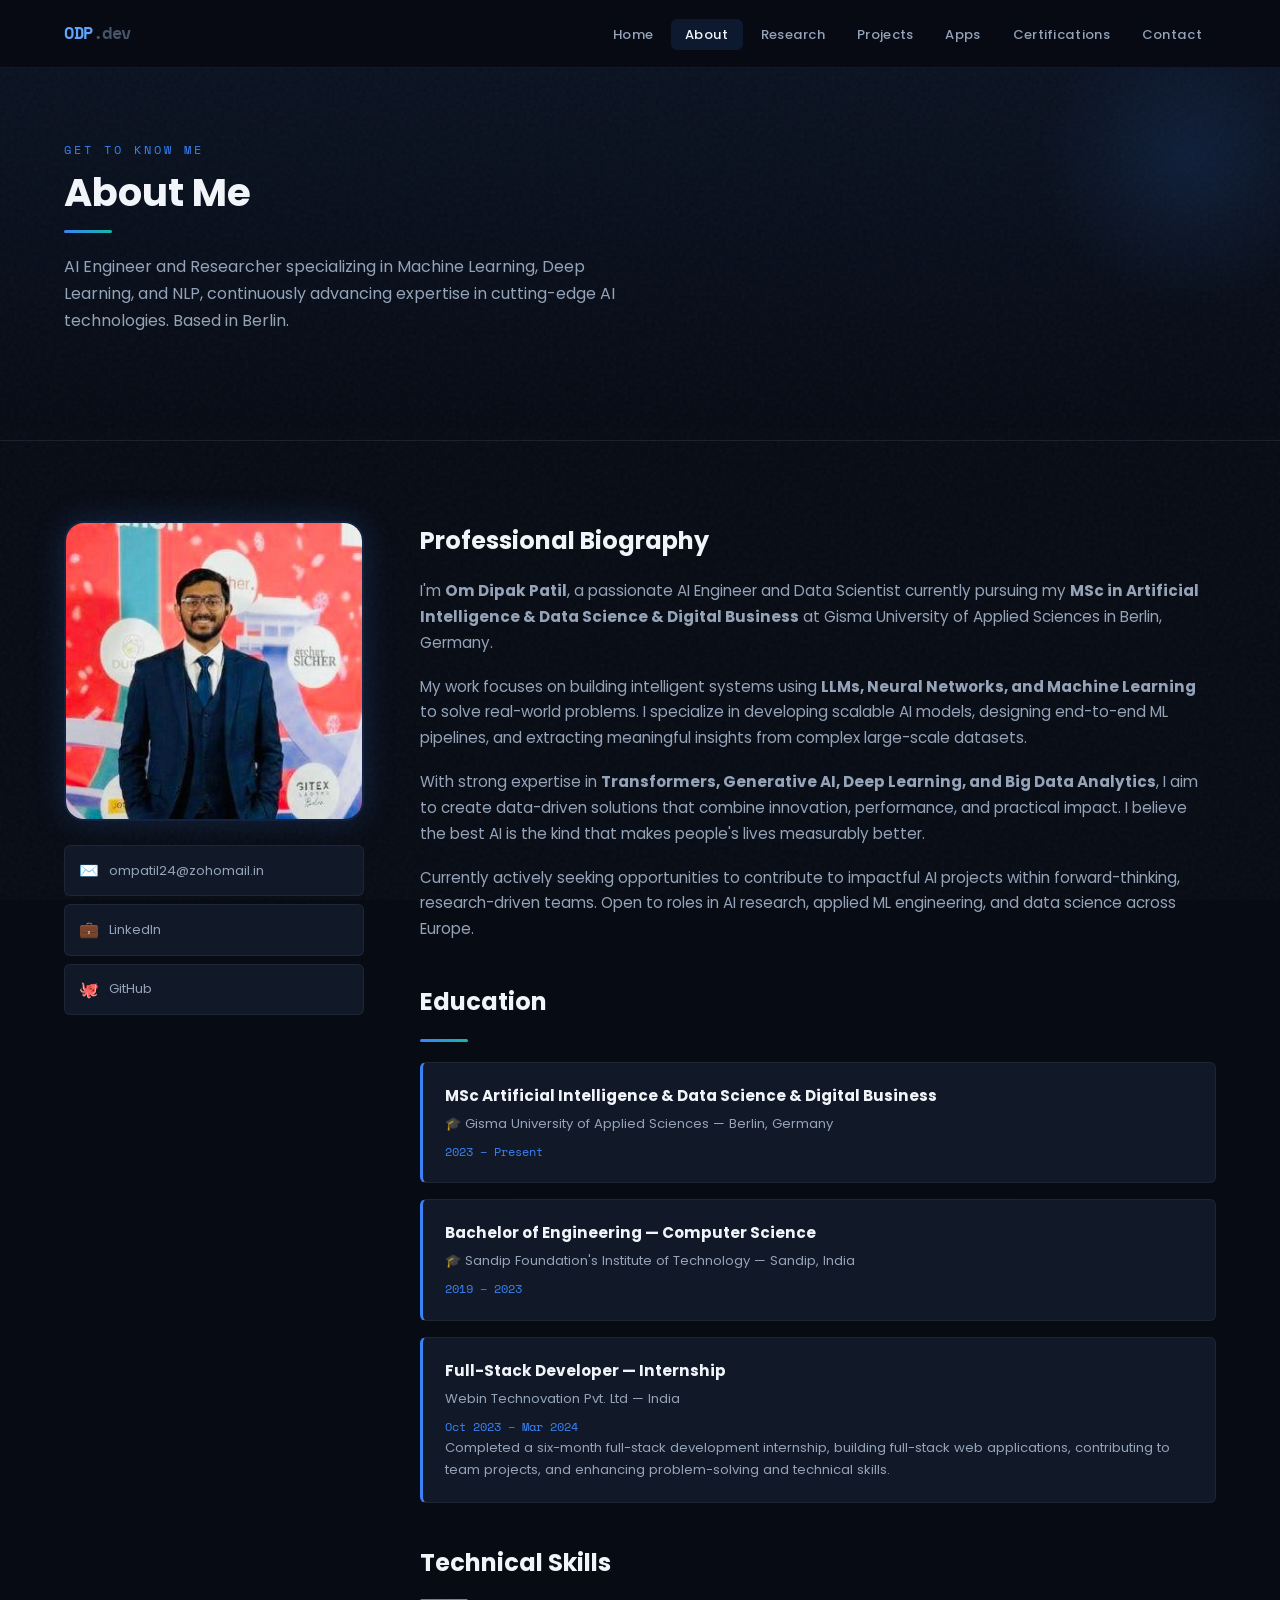
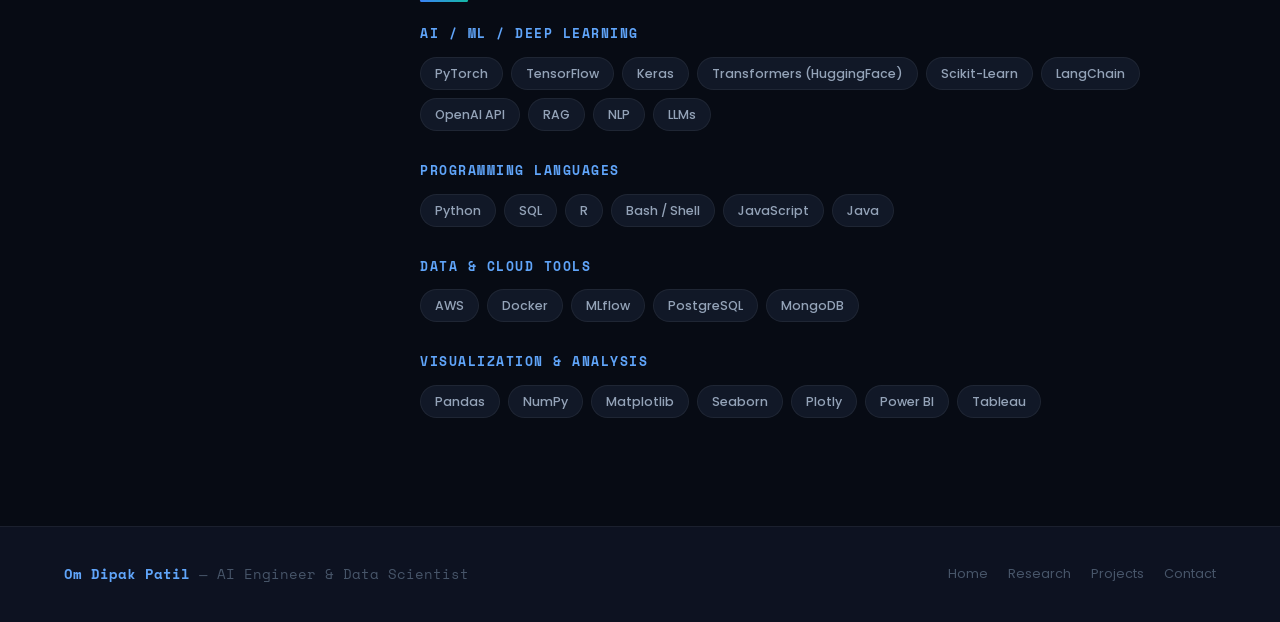
==== about.html @ 71851a8b "Add files via upload" ====
<!DOCTYPE html>
<html lang="en">
<head>
  <meta charset="UTF-8" />
  <meta name="viewport" content="width=device-width, initial-scale=1.0" />
  <title>About — Om Dipak Patil</title>
  <link rel="stylesheet" href="style.css" />
</head>
<body>

  <!-- ===================== NAVIGATION ===================== -->
  <nav class="navbar">
    <a href="index.html" class="nav-brand">ODP<span>.dev</span></a>
    <input type="checkbox" id="nav-toggle" class="nav-toggle" />
    <ul class="nav-links">
      <li><a href="index.html">Home</a></li>
      <li><a href="about.html" class="active">About</a></li>
      <li><a href="research.html">Research</a></li>
      <li><a href="projects.html">Projects</a></li>
      <li><a href="apps.html">Apps</a></li>
      <li><a href="certifications.html">Certifications</a></li>
      <li><a href="contact.html">Contact</a></li>
    </ul>
    <label for="nav-toggle" class="nav-toggle-label" aria-label="Toggle menu">
      <span></span><span></span><span></span>
    </label>
  </nav>

  <div class="page-wrapper">

    <!-- ===================== PAGE HERO ===================== -->
    <div class="page-hero">
      <p class="section-label">Get to Know Me</p>
      <h1 class="section-title">About Me</h1>
      <div class="divider"></div>
      <p class="section-subtitle">AI Engineer and Researcher specializing in Machine Learning, Deep Learning, and NLP, continuously advancing expertise in cutting-edge AI technologies. Based in Berlin.</p>
    </div>

    <!-- ===================== ABOUT CONTENT ===================== -->
    <section>
      <div class="about-grid">

        <!-- Sidebar -->
        <aside class="about-sidebar">
  <div class="about-photo">
    <!-- Replace placeholder with actual profile photo -->
    <img src="WhatsApp Image 2026-03-09 at 19.22.37.jpeg" alt="Om Dipak Patil" class="profile-img" />
  </div>
  <nav class="contact-quick">
    <a href="mailto:omdipakpatil@email.com">
      <span class="icon">✉️</span> ompatil24@zohomail.in
    </a>
    <a href="https://www.linkedin.com/in/om-patil-039863369/" target="_blank" rel="noopener">
      <span class="icon">💼</span> LinkedIn
    </a>
    <a href="https://github.com/OmPatil2806" target="_blank" rel="noopener">
      <span class="icon">🐙</span> GitHub
    </a>
    
  </nav>
</aside>

        <!-- Main content -->
        <div class="about-content">

          <h2>Professional Biography</h2>
          <p>
            I'm <strong>Om Dipak Patil</strong>, a passionate AI Engineer and Data Scientist currently pursuing my
            <strong>MSc in Artificial Intelligence &amp; Data Science &amp; Digital Business</strong> at
            Gisma University of Applied Sciences in Berlin, Germany.
          </p>
          <p>
            My work focuses on building intelligent systems using <strong>LLMs, Neural Networks, and Machine
            Learning</strong> to solve real-world problems. I specialize in developing scalable AI models,
            designing end-to-end ML pipelines, and extracting meaningful insights from complex large-scale datasets.
          </p>
          <p>
            With strong expertise in <strong>Transformers, Generative AI, Deep Learning, and Big Data Analytics</strong>,
            I aim to create data-driven solutions that combine innovation, performance, and practical impact. I believe
            the best AI is the kind that makes people's lives measurably better.
          </p>
          <p>
            Currently actively seeking opportunities to contribute to impactful AI projects within
            forward-thinking, research-driven teams. Open to roles in AI research, applied ML engineering,
            and data science across Europe.
          </p>

          <!-- Education -->
          <h2 style="margin-top:40px;">Education</h2>
          <div class="divider"></div>

          <div class="edu-card">
            <h4>MSc Artificial Intelligence &amp; Data Science &amp; Digital Business</h4>
            <p>🎓 Gisma University of Applied Sciences — Berlin, Germany</p>
            <p style="color:var(--accent); font-family:var(--font-mono); font-size:0.78rem; margin-top:6px;">2023 – Present</p>
          </div>

          <div class="edu-card">
            <h4>Bachelor of Engineering — Computer Science</h4>
            <p>🎓 Sandip Foundation's Institute of Technology — Sandip, India</p>
            <p style="color:var(--accent); font-family:var(--font-mono); font-size:0.78rem; margin-top:6px;">2019 – 2023</p>
          </div>

          <div class="edu-card">
            <h4>Full-Stack Developer — Internship</h4>
            <p>Webin Technovation Pvt. Ltd — India</p>
            <p style="color:var(--accent); font-family:var(--font-mono); font-size:0.78rem; margin-top:6px;">
            Oct 2023 – Mar 2024
            </p>
            <p>Completed a six-month full-stack development internship, building full-stack web applications, contributing to team projects, and enhancing problem-solving and technical skills.</p>
</div>
          <!-- Skills -->
          <div class="skills-section">
            <h2>Technical Skills</h2>
            <div class="divider"></div>

            <div class="skill-group">
              <h4>AI / ML / Deep Learning</h4>
              <div class="skill-pills">
                <span class="skill-pill">PyTorch</span>
                <span class="skill-pill">TensorFlow</span>
                <span class="skill-pill">Keras</span>
                <span class="skill-pill">Transformers (HuggingFace)</span>
                <span class="skill-pill">Scikit-Learn</span>
                <span class="skill-pill">LangChain</span>
                <span class="skill-pill">OpenAI API</span>
                <span class="skill-pill">RAG</span>
                <span class="skill-pill">NLP</span>
                <span class="skill-pill">LLMs</span>
              </div>
            </div>

            <div class="skill-group">
              <h4>Programming Languages</h4>
              <div class="skill-pills">
                <span class="skill-pill">Python</span>
                <span class="skill-pill">SQL</span>
                <span class="skill-pill">R</span>
                <span class="skill-pill">Bash / Shell</span>
                <span class="skill-pill">JavaScript</span>
                <span class="skill-pill">Java</span>
              </div>
            </div>

            <div class="skill-group">
              <h4>Data &amp; Cloud Tools</h4>
              <div class="skill-pills">
                <span class="skill-pill">AWS</span>
                <span class="skill-pill">Docker</span>
                <span class="skill-pill">MLflow</span>
                <span class="skill-pill">PostgreSQL</span>
                <span class="skill-pill">MongoDB</span>
              </div>
            </div>

            <div class="skill-group">
              <h4>Visualization &amp; Analysis</h4>
              <div class="skill-pills">
                <span class="skill-pill">Pandas</span>
                <span class="skill-pill">NumPy</span>
                <span class="skill-pill">Matplotlib</span>
                <span class="skill-pill">Seaborn</span>
                <span class="skill-pill">Plotly</span>
                <span class="skill-pill">Power BI</span>
                <span class="skill-pill">Tableau</span>
              </div>
            </div>
          </div><!-- end skills-section -->

        </div><!-- end about-content -->
      </div><!-- end about-grid -->
    </section>

    <!-- ===================== FOOTER ===================== -->
    <footer class="footer">
      <div class="footer-brand">
        <strong>Om Dipak Patil</strong> — AI Engineer &amp; Data Scientist
      </div>
      <nav class="footer-links">
        <a href="index.html">Home</a>
        <a href="research.html">Research</a>
        <a href="projects.html">Projects</a>
        <a href="contact.html">Contact</a>
      </nav>
    </footer>

  </div>
</body>
</html>
---- style.css ----
/* ============================================================
   Om Dipak Patil — AI Engineer Portfolio
   style.css | Dark Theme with Electric Blue Accents
   ============================================================ */

/* --- Google Fonts Import --- */
@import url('https://fonts.googleapis.com/css2?family=Poppins:wght@300;400;500;600;700;800;900&family=Space+Mono:wght@400;700&display=swap');

/* ============================================================
   CSS CUSTOM PROPERTIES (Variables)
   ============================================================ */
:root {
  --bg-primary:    #070b14;
  --bg-secondary:  #0d1221;
  --bg-card:       #111827;
  --bg-card-hover: #151f35;

  --accent:        #3b82f6;
  --accent-bright: #60a5fa;
  --accent-glow:   rgba(59, 130, 246, 0.25);
  --accent-dim:    rgba(59, 130, 246, 0.12);

  --teal:          #14b8a6;
  --violet:        #818cf8;

  --text-primary:  #f1f5f9;
  --text-secondary:#94a3b8;
  --text-muted:    #475569;

  --border:        rgba(59, 130, 246, 0.18);
  --border-subtle: rgba(255, 255, 255, 0.06);

  --font-main:     'Poppins', sans-serif;
  --font-mono:     'Space Mono', monospace;

  --radius-sm:     6px;
  --radius-md:     12px;
  --radius-lg:     20px;

  --shadow-card:   0 4px 24px rgba(0,0,0,0.5);
  --shadow-glow:   0 0 32px rgba(59,130,246,0.2);

  --nav-height:    68px;
  --transition:    0.3s cubic-bezier(0.4, 0, 0.2, 1);
}

/* ============================================================
   RESET & BASE
   ============================================================ */
*, *::before, *::after {
  box-sizing: border-box;
  margin: 0;
  padding: 0;
}

html {
  scroll-behavior: smooth;
  font-size: 16px;
}

body {
  font-family: var(--font-main);
  background-color: var(--bg-primary);
  color: var(--text-primary);
  line-height: 1.7;
  overflow-x: hidden;
}

a {
  color: var(--accent-bright);
  text-decoration: none;
  transition: color var(--transition);
}
a:hover { color: #fff; }

img { max-width: 100%; display: block; }

ul { list-style: none; }

/* ============================================================
   NOISE TEXTURE OVERLAY (atmospheric depth)
   ============================================================ */
body::before {
  content: '';
  position: fixed;
  inset: 0;
  background-image: url("data:image/svg+xml,%3Csvg viewBox='0 0 256 256' xmlns='http://www.w3.org/2000/svg'%3E%3Cfilter id='noise'%3E%3CfeTurbulence type='fractalNoise' baseFrequency='0.9' numOctaves='4' stitchTiles='stitch'/%3E%3C/filter%3E%3Crect width='100%25' height='100%25' filter='url(%23noise)' opacity='0.04'/%3E%3C/svg%3E");
  pointer-events: none;
  z-index: 0;
}

/* ============================================================
   NAVIGATION
   ============================================================ */
.navbar {
  position: fixed;
  top: 0; left: 0; right: 0;
  height: var(--nav-height);
  background: rgba(7, 11, 20, 0.88);
  backdrop-filter: blur(14px);
  -webkit-backdrop-filter: blur(14px);
  border-bottom: 1px solid var(--border-subtle);
  z-index: 1000;
  display: flex;
  align-items: center;
  justify-content: space-between;
  padding: 0 5%;
}

.nav-brand {
  font-family: var(--font-mono);
  font-weight: 700;
  font-size: 1.05rem;
  color: var(--accent-bright);
  letter-spacing: -0.5px;
}
.nav-brand span { color: var(--text-muted); }

.nav-links {
  display: flex;
  gap: 0.25rem;
  align-items: center;
}

.nav-links a {
  color: var(--text-secondary);
  font-size: 0.82rem;
  font-weight: 500;
  padding: 6px 14px;
  border-radius: var(--radius-sm);
  transition: all var(--transition);
  letter-spacing: 0.3px;
}
.nav-links a:hover,
.nav-links a.active {
  color: var(--text-primary);
  background: var(--accent-dim);
}

/* Mobile hamburger — CSS-only using checkbox hack */
.nav-toggle {
  display: none;
}
.nav-toggle-label {
  display: none;
  flex-direction: column;
  gap: 5px;
  cursor: pointer;
  padding: 6px;
}
.nav-toggle-label span {
  display: block;
  width: 24px;
  height: 2px;
  background: var(--text-secondary);
  border-radius: 2px;
  transition: all var(--transition);
}

/* ============================================================
   PAGE WRAPPER
   ============================================================ */
.page-wrapper {
  padding-top: var(--nav-height);
  position: relative;
  z-index: 1;
}

/* ============================================================
   SECTION COMMONS
   ============================================================ */
section {
  padding: 80px 5%;
}

.section-label {
  font-family: var(--font-mono);
  font-size: 0.72rem;
  letter-spacing: 3px;
  text-transform: uppercase;
  color: var(--accent);
  margin-bottom: 10px;
}

.section-title {
  font-size: clamp(1.6rem, 3vw, 2.4rem);
  font-weight: 700;
  color: var(--text-primary);
  line-height: 1.2;
  margin-bottom: 14px;
}

.section-subtitle {
  font-size: 1rem;
  color: var(--text-secondary);
  max-width: 560px;
  margin-bottom: 50px;
}

.section-header {
  margin-bottom: 48px;
}

/* Divider line accent */
.divider {
  width: 48px;
  height: 3px;
  background: linear-gradient(90deg, var(--accent), var(--teal));
  border-radius: 2px;
  margin: 14px 0 20px;
}

/* ============================================================
   BUTTONS
   ============================================================ */
.btn {
  display: inline-flex;
  align-items: center;
  gap: 8px;
  padding: 12px 26px;
  border-radius: var(--radius-sm);
  font-family: var(--font-main);
  font-size: 0.88rem;
  font-weight: 600;
  cursor: pointer;
  transition: all var(--transition);
  letter-spacing: 0.3px;
  border: none;
}

.btn-primary {
  background: var(--accent);
  color: #fff;
  box-shadow: 0 4px 20px rgba(59,130,246,0.3);
}
.btn-primary:hover {
  background: var(--accent-bright);
  color: #fff;
  transform: translateY(-2px);
  box-shadow: 0 8px 28px rgba(59,130,246,0.45);
}

.btn-outline {
  background: transparent;
  color: var(--accent-bright);
  border: 1.5px solid var(--border);
}
.btn-outline:hover {
  background: var(--accent-dim);
  color: #fff;
  border-color: var(--accent);
  transform: translateY(-2px);
}

.btn-sm {
  padding: 8px 18px;
  font-size: 0.8rem;
}

/* ============================================================
   CARDS
   ============================================================ */
.card {
  background: var(--bg-card);
  border: 1px solid var(--border-subtle);
  border-radius: var(--radius-md);
  padding: 28px;
  transition: all var(--transition);
  box-shadow: var(--shadow-card);
}

.card:hover {
  background: var(--bg-card-hover);
  border-color: var(--border);
  transform: translateY(-4px);
  box-shadow: var(--shadow-glow), var(--shadow-card);
}

/* ============================================================
   TAG / BADGE
   ============================================================ */
.tag {
  display: inline-block;
  background: var(--accent-dim);
  color: var(--accent-bright);
  border: 1px solid rgba(59,130,246,0.25);
  font-size: 0.72rem;
  font-weight: 500;
  padding: 3px 10px;
  border-radius: 100px;
  font-family: var(--font-mono);
}

.tag-teal {
  background: rgba(20,184,166,0.1);
  color: var(--teal);
  border-color: rgba(20,184,166,0.25);
}

.tag-violet {
  background: rgba(129,140,248,0.1);
  color: var(--violet);
  border-color: rgba(129,140,248,0.25);
}

/* ============================================================
   GRID LAYOUTS
   ============================================================ */
.grid-2 {
  display: grid;
  grid-template-columns: repeat(2, 1fr);
  gap: 24px;
}

.grid-3 {
  display: grid;
  grid-template-columns: repeat(3, 1fr);
  gap: 24px;
}

.grid-4 {
  display: grid;
  grid-template-columns: repeat(4, 1fr);
  gap: 20px;
}

/* ============================================================
   PAGE HERO (inner pages)
   ============================================================ */
.page-hero {
  padding: 72px 5% 56px;
  background: linear-gradient(180deg, rgba(59,130,246,0.06) 0%, transparent 100%);
  border-bottom: 1px solid var(--border-subtle);
  position: relative;
  overflow: hidden;
}

.page-hero::after {
  content: '';
  position: absolute;
  top: -60px; right: -60px;
  width: 300px; height: 300px;
  background: radial-gradient(circle, rgba(59,130,246,0.12) 0%, transparent 70%);
  pointer-events: none;
}

/* ============================================================
   HOME — HERO SECTION
   ============================================================ */
.hero {
  min-height: calc(100vh - var(--nav-height));
  display: flex;
  align-items: center;
  padding: 60px 5%;
  position: relative;
  overflow: hidden;
}

/* Animated grid background */
.hero::before {
  content: '';
  position: absolute;
  inset: 0;
  background-image:
    linear-gradient(rgba(59,130,246,0.04) 1px, transparent 1px),
    linear-gradient(90deg, rgba(59,130,246,0.04) 1px, transparent 1px);
  background-size: 60px 60px;
  pointer-events: none;
}

/* Glow orb */
.hero::after {
  content: '';
  position: absolute;
  top: 20%; left: 55%;
  width: 600px; height: 600px;
  background: radial-gradient(circle, rgba(59,130,246,0.1) 0%, transparent 65%);
  transform: translate(-50%, -50%);
  pointer-events: none;
  animation: pulse-glow 6s ease-in-out infinite alternate;
}

@keyframes pulse-glow {
  from { opacity: 0.5; transform: translate(-50%,-50%) scale(1); }
  to   { opacity: 1;   transform: translate(-50%,-50%) scale(1.1); }
}

.hero-inner {
  display: flex;
  align-items: center;
  gap: 80px;
  width: 100%;
  max-width: 1200px;
  margin: 0 auto;
  position: relative;
  z-index: 1;
}

.hero-text {
  flex: 1;
  min-width: 0;
}

.hero-eyebrow {
  font-family: var(--font-mono);
  font-size: 0.78rem;
  letter-spacing: 3px;
  color: var(--accent);
  text-transform: uppercase;
  margin-bottom: 18px;
  display: flex;
  align-items: center;
  gap: 10px;
}
.hero-eyebrow::before {
  content: '';
  display: inline-block;
  width: 32px; height: 1px;
  background: var(--accent);
}

.hero-name {
  font-size: clamp(2.4rem, 5vw, 4rem);
  font-weight: 800;
  line-height: 1.1;
  letter-spacing: -1.5px;
  margin-bottom: 16px;
  color: var(--text-primary);
}
.hero-name .accent { color: var(--accent-bright); }

.hero-title {
  font-size: clamp(0.95rem, 1.5vw, 1.12rem);
  color: var(--text-secondary);
  font-weight: 400;
  margin-bottom: 24px;
  line-height: 1.6;
  max-width: 480px;
}

.hero-tags {
  display: flex;
  flex-wrap: wrap;
  gap: 8px;
  margin-bottom: 36px;
}

.hero-actions {
  display: flex;
  gap: 14px;
  flex-wrap: wrap;
}

/* Profile image */
.hero-image-wrap {
  flex-shrink: 0;
  position: relative;
}

.hero-image-frame {
  width: 280px;
  height: 280px;
  border-radius: 28px;
  overflow: hidden;
  border: 2px solid var(--border);
  box-shadow: var(--shadow-glow), var(--shadow-card);
  position: relative;
}

.hero-image-frame img {
  width: 100%;
  height: 100%;
  object-fit: cover;
}

/* Placeholder when no image */
.img-placeholder {
  width: 100%;
  height: 100%;
  background: linear-gradient(135deg, var(--bg-secondary), var(--bg-card));
  display: flex;
  align-items: center;
  justify-content: center;
  font-size: 5rem;
  color: var(--accent-dim);
}

.hero-image-badge {
  position: absolute;
  bottom: -16px; left: 50%;
  transform: translateX(-50%);
  background: var(--bg-card);
  border: 1px solid var(--border);
  border-radius: 100px;
  padding: 8px 20px;
  font-size: 0.78rem;
  font-weight: 600;
  color: var(--accent-bright);
  white-space: nowrap;
  font-family: var(--font-mono);
}

/* floating decoration squares */
.hero-deco {
  position: absolute;
  border-radius: var(--radius-sm);
  border: 1px solid var(--border);
  opacity: 0.4;
}
.hero-deco-1 { width: 60px; height: 60px; top: 40px; right: 40px; animation: float 8s ease-in-out infinite; }
.hero-deco-2 { width: 36px; height: 36px; bottom: 60px; right: -10px; animation: float 10s ease-in-out infinite 2s; }

@keyframes float {
  0%, 100% { transform: translateY(0) rotate(0deg); }
  50%       { transform: translateY(-14px) rotate(8deg); }
}

/* ============================================================
   HOME — EXPERTISE SECTION
   ============================================================ */
.expertise-section {
  background: var(--bg-secondary);
  border-top: 1px solid var(--border-subtle);
  border-bottom: 1px solid var(--border-subtle);
}

.expertise-card {
  background: var(--bg-card);
  border: 1px solid var(--border-subtle);
  border-radius: var(--radius-md);
  padding: 28px 24px;
  transition: all var(--transition);
  position: relative;
  overflow: hidden;
}
.expertise-card::before {
  content: '';
  position: absolute;
  top: 0; left: 0; right: 0;
  height: 2px;
  background: linear-gradient(90deg, var(--accent), transparent);
  opacity: 0;
  transition: opacity var(--transition);
}
.expertise-card:hover::before { opacity: 1; }
.expertise-card:hover {
  border-color: var(--border);
  transform: translateY(-4px);
  box-shadow: var(--shadow-glow);
}

.expertise-icon {
  font-size: 2rem;
  margin-bottom: 14px;
}

.expertise-card h3 {
  font-size: 0.98rem;
  font-weight: 700;
  color: var(--text-primary);
  margin-bottom: 8px;
}

.expertise-card p {
  font-size: 0.82rem;
  color: var(--text-secondary);
  line-height: 1.6;
}

/* ============================================================
   HOME — FEATURED PROJECTS
   ============================================================ */
.featured-projects {
  padding-bottom: 80px;
}

.project-card {
  background: var(--bg-card);
  border: 1px solid var(--border-subtle);
  border-radius: var(--radius-md);
  padding: 28px;
  display: flex;
  flex-direction: column;
  gap: 14px;
  transition: all var(--transition);
}
.project-card:hover {
  border-color: var(--border);
  background: var(--bg-card-hover);
  transform: translateY(-4px);
  box-shadow: var(--shadow-glow);
}

.project-card-header {
  display: flex;
  align-items: flex-start;
  justify-content: space-between;
  gap: 14px;
}

.project-icon {
  font-size: 1.8rem;
}

.project-link-icon {
  color: var(--text-muted);
  font-size: 1.1rem;
  transition: color var(--transition);
  flex-shrink: 0;
}
.project-card:hover .project-link-icon { color: var(--accent-bright); }

.project-card h3 {
  font-size: 1rem;
  font-weight: 700;
  color: var(--text-primary);
}

.project-card p {
  font-size: 0.84rem;
  color: var(--text-secondary);
  line-height: 1.65;
  flex: 1;
}

.project-tags {
  display: flex;
  flex-wrap: wrap;
  gap: 6px;
}

/* ============================================================
   ABOUT PAGE
   ============================================================ */
.about-grid {
  display: grid;
  grid-template-columns: 300px 1fr;
  gap: 56px;
  align-items: start;
}

.about-sidebar {
  position: sticky;
  top: calc(var(--nav-height) + 30px);
}

.about-photo {
  width: 100%;
  aspect-ratio: 1;
  border-radius: var(--radius-lg);
  overflow: hidden;
  border: 2px solid var(--border);
  box-shadow: var(--shadow-glow);
  margin-bottom: 24px;
}
.about-photo img,
.about-photo .img-placeholder {
  width: 100%;
  height: 100%;
  object-fit: cover;
}

.contact-quick a {
  display: flex;
  align-items: center;
  gap: 10px;
  padding: 11px 14px;
  background: var(--bg-card);
  border: 1px solid var(--border-subtle);
  border-radius: var(--radius-sm);
  font-size: 0.82rem;
  color: var(--text-secondary);
  margin-bottom: 8px;
  transition: all var(--transition);
}
.contact-quick a:hover {
  background: var(--accent-dim);
  border-color: var(--border);
  color: var(--text-primary);
}
.contact-quick a .icon { font-size: 1rem; }

.about-content h2 {
  font-size: 1.5rem;
  font-weight: 700;
  margin-bottom: 16px;
  color: var(--text-primary);
}

.about-content p {
  color: var(--text-secondary);
  margin-bottom: 18px;
  font-size: 0.95rem;
}

.edu-card {
  background: var(--bg-card);
  border: 1px solid var(--border-subtle);
  border-left: 3px solid var(--accent);
  border-radius: var(--radius-sm);
  padding: 20px 22px;
  margin-bottom: 16px;
  transition: all var(--transition);
}
.edu-card:hover {
  border-left-color: var(--accent-bright);
  background: var(--bg-card-hover);
}

.edu-card h4 {
  font-size: 0.95rem;
  font-weight: 700;
  color: var(--text-primary);
  margin-bottom: 4px;
}
.edu-card p {
  font-size: 0.82rem;
  color: var(--text-secondary);
  margin: 0;
}

/* Skills */
.skills-section { margin-top: 40px; }

.skill-group { margin-bottom: 28px; }
.skill-group h4 {
  font-size: 0.82rem;
  font-weight: 700;
  color: var(--accent-bright);
  text-transform: uppercase;
  letter-spacing: 1.5px;
  margin-bottom: 12px;
  font-family: var(--font-mono);
}

.skill-pills {
  display: flex;
  flex-wrap: wrap;
  gap: 8px;
}

.skill-pill {
  background: var(--bg-card);
  border: 1px solid var(--border-subtle);
  color: var(--text-secondary);
  font-size: 0.78rem;
  font-weight: 500;
  padding: 5px 14px;
  border-radius: 100px;
  transition: all var(--transition);
}
.skill-pill:hover {
  background: var(--accent-dim);
  border-color: var(--border);
  color: var(--text-primary);
}

/* ============================================================
   RESEARCH PAGE
   ============================================================ */
.research-card {
  background: var(--bg-card);
  border: 1px solid var(--border-subtle);
  border-radius: var(--radius-md);
  padding: 30px;
  margin-bottom: 20px;
  transition: all var(--transition);
  display: grid;
  grid-template-columns: 1fr auto;
  gap: 20px;
  align-items: start;
}
.research-card:hover {
  border-color: var(--border);
  background: var(--bg-card-hover);
  transform: translateX(4px);
  box-shadow: var(--shadow-glow);
}

.research-card-body {}

.research-year {
  font-family: var(--font-mono);
  font-size: 0.72rem;
  color: var(--accent);
  letter-spacing: 2px;
  text-transform: uppercase;
  margin-bottom: 8px;
}

.research-card h3 {
  font-size: 1.05rem;
  font-weight: 700;
  color: var(--text-primary);
  margin-bottom: 8px;
  line-height: 1.45;
}

.research-venue {
  font-size: 0.84rem;
  color: var(--teal);
  font-style: italic;
  margin-bottom: 12px;
  font-weight: 500;
}

.research-card p {
  font-size: 0.85rem;
  color: var(--text-secondary);
  line-height: 1.65;
  margin-bottom: 14px;
}

.research-card-action {
  display: flex;
  flex-direction: column;
  align-items: flex-end;
  gap: 10px;
}

/* ============================================================
   PROJECTS PAGE
   ============================================================ */
.projects-grid {
  display: grid;
  grid-template-columns: repeat(3, 1fr);
  gap: 24px;
}

.full-project-card {
  background: var(--bg-card);
  border: 1px solid var(--border-subtle);
  border-radius: var(--radius-md);
  padding: 28px;
  display: flex;
  flex-direction: column;
  gap: 14px;
  transition: all var(--transition);
  position: relative;
  overflow: hidden;
}
.full-project-card::after {
  content: '';
  position: absolute;
  bottom: 0; left: 0; right: 0;
  height: 2px;
  background: linear-gradient(90deg, var(--accent), var(--teal));
  transform: scaleX(0);
  transform-origin: left;
  transition: transform var(--transition);
}
.full-project-card:hover::after { transform: scaleX(1); }
.full-project-card:hover {
  border-color: var(--border);
  background: var(--bg-card-hover);
  transform: translateY(-5px);
  box-shadow: var(--shadow-glow), var(--shadow-card);
}

.project-num {
  font-family: var(--font-mono);
  font-size: 0.65rem;
  color: var(--text-muted);
  letter-spacing: 2px;
}

.full-project-card h3 {
  font-size: 1rem;
  font-weight: 700;
  color: var(--text-primary);
  line-height: 1.4;
}

.full-project-card p {
  font-size: 0.84rem;
  color: var(--text-secondary);
  line-height: 1.65;
  flex: 1;
}

.card-footer {
  display: flex;
  align-items: center;
  justify-content: space-between;
  gap: 10px;
  margin-top: 4px;
}

/* ============================================================
   APPS PAGE
   ============================================================ */
.app-card {
  background: var(--bg-card);
  border: 1px solid var(--border-subtle);
  border-radius: var(--radius-md);
  padding: 28px;
  display: flex;
  flex-direction: column;
  gap: 14px;
  transition: all var(--transition);
}
.app-card:hover {
  border-color: var(--border);
  background: var(--bg-card-hover);
  transform: translateY(-5px);
  box-shadow: var(--shadow-glow), var(--shadow-card);
}

.app-icon {
  font-size: 2.2rem;
  width: 56px; height: 56px;
  background: var(--accent-dim);
  border: 1px solid var(--border);
  border-radius: var(--radius-sm);
  display: flex;
  align-items: center;
  justify-content: center;
}

.app-card h3 {
  font-size: 1rem;
  font-weight: 700;
  color: var(--text-primary);
}

.app-card p {
  font-size: 0.84rem;
  color: var(--text-secondary);
  line-height: 1.65;
  flex: 1;
}

/* ============================================================
   CERTIFICATIONS PAGE
   ============================================================ */
.cert-card {
  background: var(--bg-card);
  border: 1px solid var(--border-subtle);
  border-radius: var(--radius-md);
  padding: 26px;
  display: flex;
  flex-direction: column;
  gap: 12px;
  transition: all var(--transition);
  position: relative;
  overflow: hidden;
}
.cert-card::before {
  content: '';
  position: absolute;
  top: 0; right: 0;
  width: 80px; height: 80px;
  background: radial-gradient(circle, var(--accent-glow) 0%, transparent 70%);
  opacity: 0;
  transition: opacity var(--transition);
}
.cert-card:hover::before { opacity: 1; }
.cert-card:hover {
  border-color: var(--border);
  background: var(--bg-card-hover);
  transform: translateY(-4px);
  box-shadow: var(--shadow-glow);
}

.cert-badge {
  font-size: 2rem;
}

.cert-org {
  font-size: 0.78rem;
  font-family: var(--font-mono);
  color: var(--accent-bright);
  letter-spacing: 1px;
}

.cert-card h3 {
  font-size: 0.95rem;
  font-weight: 700;
  color: var(--text-primary);
  line-height: 1.4;
}

.cert-year {
  font-size: 0.78rem;
  color: var(--text-muted);
  font-family: var(--font-mono);
}

/* ============================================================
   CONTACT PAGE
   ============================================================ */
.contact-section {
  max-width: 860px;
  margin: 0 auto;
}

.contact-cards-grid {
  display: grid;
  grid-template-columns: repeat(2, 1fr);
  gap: 20px;
  margin-bottom: 40px;
}

.contact-method-card {
  background: var(--bg-card);
  border: 1px solid var(--border-subtle);
  border-radius: var(--radius-md);
  padding: 28px 24px;
  display: flex;
  align-items: center;
  gap: 18px;
  transition: all var(--transition);
  color: var(--text-secondary);
}
.contact-method-card:hover {
  border-color: var(--border);
  background: var(--bg-card-hover);
  color: var(--text-primary);
  transform: translateY(-3px);
  box-shadow: var(--shadow-glow);
}

.contact-method-icon {
  font-size: 1.8rem;
  width: 52px; height: 52px;
  background: var(--accent-dim);
  border: 1px solid var(--border);
  border-radius: var(--radius-sm);
  display: flex;
  align-items: center;
  justify-content: center;
  flex-shrink: 0;
}

.contact-method-card h3 {
  font-size: 0.78rem;
  font-weight: 600;
  color: var(--text-muted);
  text-transform: uppercase;
  letter-spacing: 1px;
  margin-bottom: 4px;
  font-family: var(--font-mono);
}

.contact-method-card p {
  font-size: 0.88rem;
  color: var(--text-secondary);
  transition: color var(--transition);
  font-weight: 500;
}

.contact-method-card:hover p { color: var(--text-primary); }

.contact-cv-box {
  background: linear-gradient(135deg, var(--accent-dim), rgba(20,184,166,0.08));
  border: 1px solid var(--border);
  border-radius: var(--radius-md);
  padding: 36px;
  text-align: center;
}
.contact-cv-box h3 {
  font-size: 1.2rem;
  font-weight: 700;
  margin-bottom: 10px;
}
.contact-cv-box p {
  color: var(--text-secondary);
  font-size: 0.9rem;
  margin-bottom: 24px;
}

/* ============================================================
   FOOTER
   ============================================================ */
.footer {
  background: var(--bg-secondary);
  border-top: 1px solid var(--border-subtle);
  padding: 36px 5%;
  display: flex;
  align-items: center;
  justify-content: space-between;
  gap: 20px;
  flex-wrap: wrap;
}

.footer-brand {
  font-family: var(--font-mono);
  font-size: 0.85rem;
  color: var(--text-muted);
}
.footer-brand strong { color: var(--accent-bright); }

.footer-links {
  display: flex;
  gap: 20px;
}
.footer-links a {
  font-size: 0.8rem;
  color: var(--text-muted);
  transition: color var(--transition);
}
.footer-links a:hover { color: var(--text-primary); }

/* ============================================================
   ANIMATIONS
   ============================================================ */
@keyframes fadeInUp {
  from { opacity: 0; transform: translateY(24px); }
  to   { opacity: 1; transform: translateY(0); }
}

.fade-up {
  animation: fadeInUp 0.6s ease both;
}
.delay-1 { animation-delay: 0.1s; }
.delay-2 { animation-delay: 0.2s; }
.delay-3 { animation-delay: 0.3s; }
.delay-4 { animation-delay: 0.4s; }
.delay-5 { animation-delay: 0.5s; }

/* ============================================================
   RESPONSIVE — TABLET (≤900px)
   ============================================================ */
@media (max-width: 900px) {

  .nav-links {
    display: none;
    position: fixed;
    top: var(--nav-height);
    left: 0; right: 0;
    background: rgba(7,11,20,0.97);
    backdrop-filter: blur(14px);
    flex-direction: column;
    align-items: flex-start;
    padding: 20px 5%;
    gap: 4px;
    border-bottom: 1px solid var(--border-subtle);
  }

  .nav-toggle:checked ~ .nav-links {
    display: flex;
  }
  .nav-toggle:checked ~ .nav-toggle-label span:nth-child(1) {
    transform: translateY(7px) rotate(45deg);
  }
  .nav-toggle:checked ~ .nav-toggle-label span:nth-child(2) {
    opacity: 0;
  }
  .nav-toggle:checked ~ .nav-toggle-label span:nth-child(3) {
    transform: translateY(-7px) rotate(-45deg);
  }

  .nav-toggle-label { display: flex; }

  .nav-links a {
    width: 100%;
    padding: 10px 14px;
  }

  .hero-inner {
    flex-direction: column-reverse;
    gap: 40px;
    text-align: center;
  }
  .hero-eyebrow { justify-content: center; }
  .hero-tags    { justify-content: center; }
  .hero-actions { justify-content: center; }

  .hero-image-frame { width: 220px; height: 220px; }

  .grid-3, .grid-4 { grid-template-columns: repeat(2, 1fr); }
  .projects-grid    { grid-template-columns: repeat(2, 1fr); }

  .about-grid { grid-template-columns: 1fr; }
  .about-sidebar { position: static; }

  .research-card { grid-template-columns: 1fr; }
  .research-card-action { align-items: flex-start; }

  .contact-cards-grid { grid-template-columns: 1fr; }
}

/* ============================================================
   RESPONSIVE — MOBILE (≤600px)
   ============================================================ */
@media (max-width: 600px) {
  section { padding: 56px 5%; }

  .grid-2, .grid-3, .grid-4,
  .projects-grid { grid-template-columns: 1fr; }

  .hero-name { font-size: 2.2rem; }
  .hero-image-frame { width: 180px; height: 180px; }

  .footer {
    flex-direction: column;
    align-items: flex-start;
    gap: 14px;
  }
}

/* ============================================================
  Fetured project github button 
   ============================================================ */
.github-btn {
    display: inline-block;
    margin-top: 12px;
    padding: 8px 16px;
    background-color: #24292f; /* GitHub dark color */
    color: #fff;
    font-weight: 500;
    border-radius: 6px;
    text-decoration: none;
    transition: background-color 0.3s ease;
}

.github-btn:hover {
    background-color: #444c56;
}

/* ============================================================
  Research paper "View image
   ============================================================ */
   /* ===== PAGE HERO + IMAGE ===== */
/* ===== PAGE HERO + IMAGE ===== */
.page-hero-container {
  display: flex;
  align-items: center;
  gap: 40px;
  flex-wrap: wrap;
  margin-bottom: 40px;
}

.page-hero-text {
  flex: 1;
  min-width: 280px;
}

.page-hero-image {
  flex: 1;
  min-width: 200px;  /* reduced minimum width */
  max-width: 400px;  /* added maximum width */
}

.page-hero-image img {
  width: 100%;
  border-radius: 12px;
  box-shadow: 0 4px 12px rgba(0,0,0,0.15);
  object-fit: cover;
}

/* Responsive: image on top for small screens */
@media (max-width: 768px) {
  .page-hero-container {
    flex-direction: column;
    text-align: center;
  }
  .page-hero-image img {
    max-width: 80%;   /* slightly smaller on mobile */
    margin: 0 auto;
  }
}
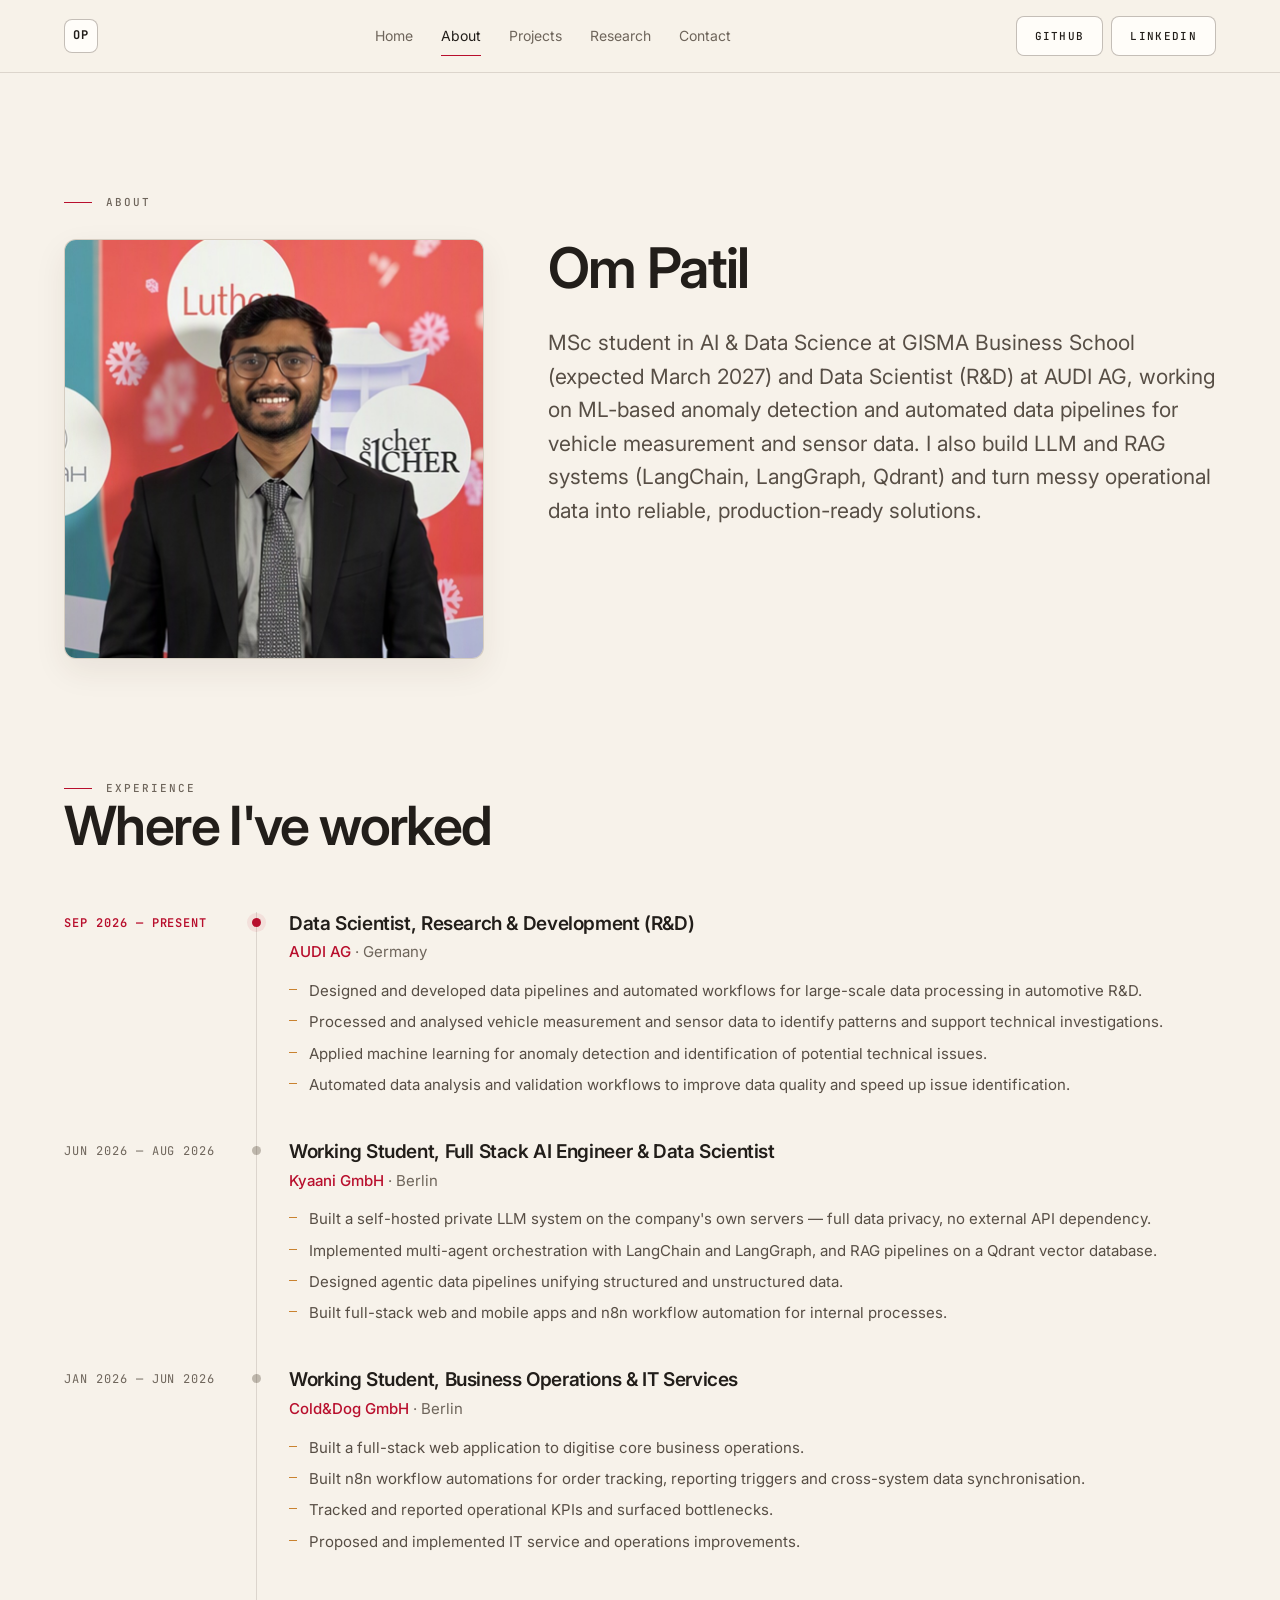
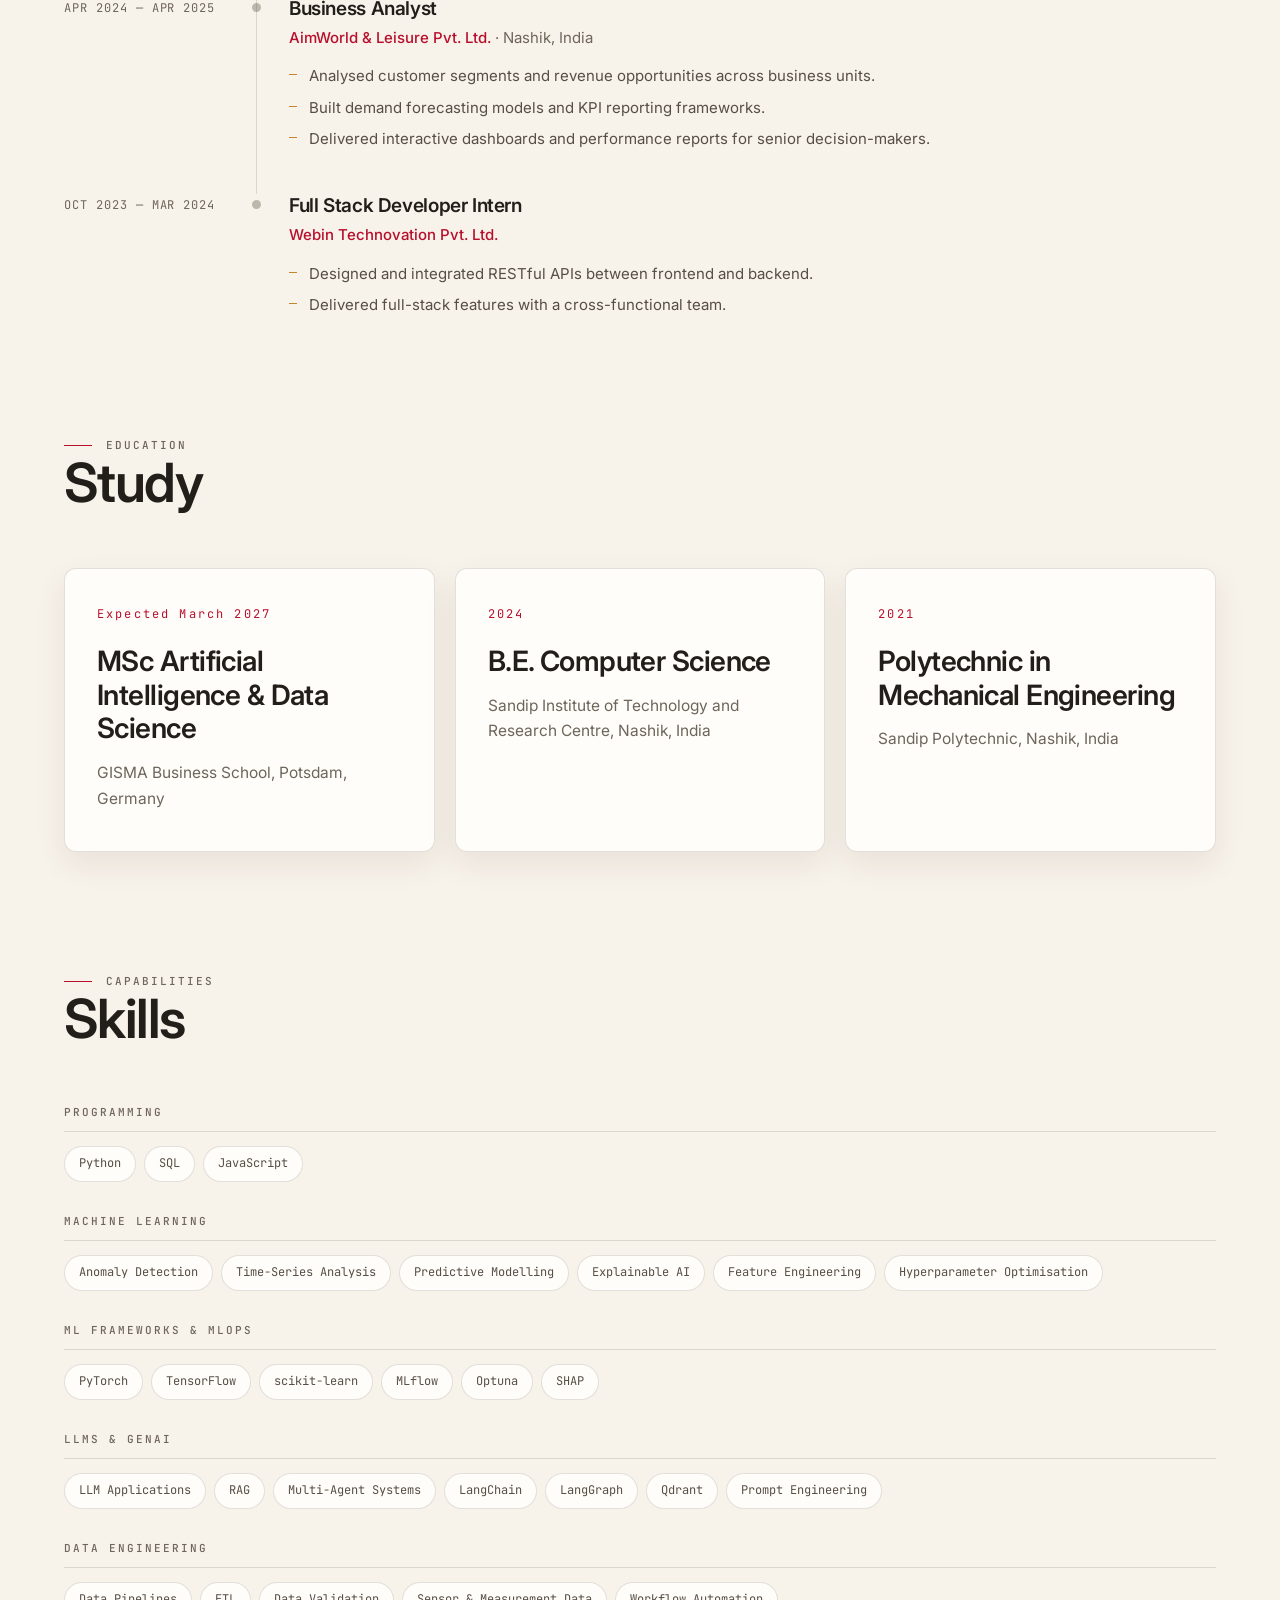
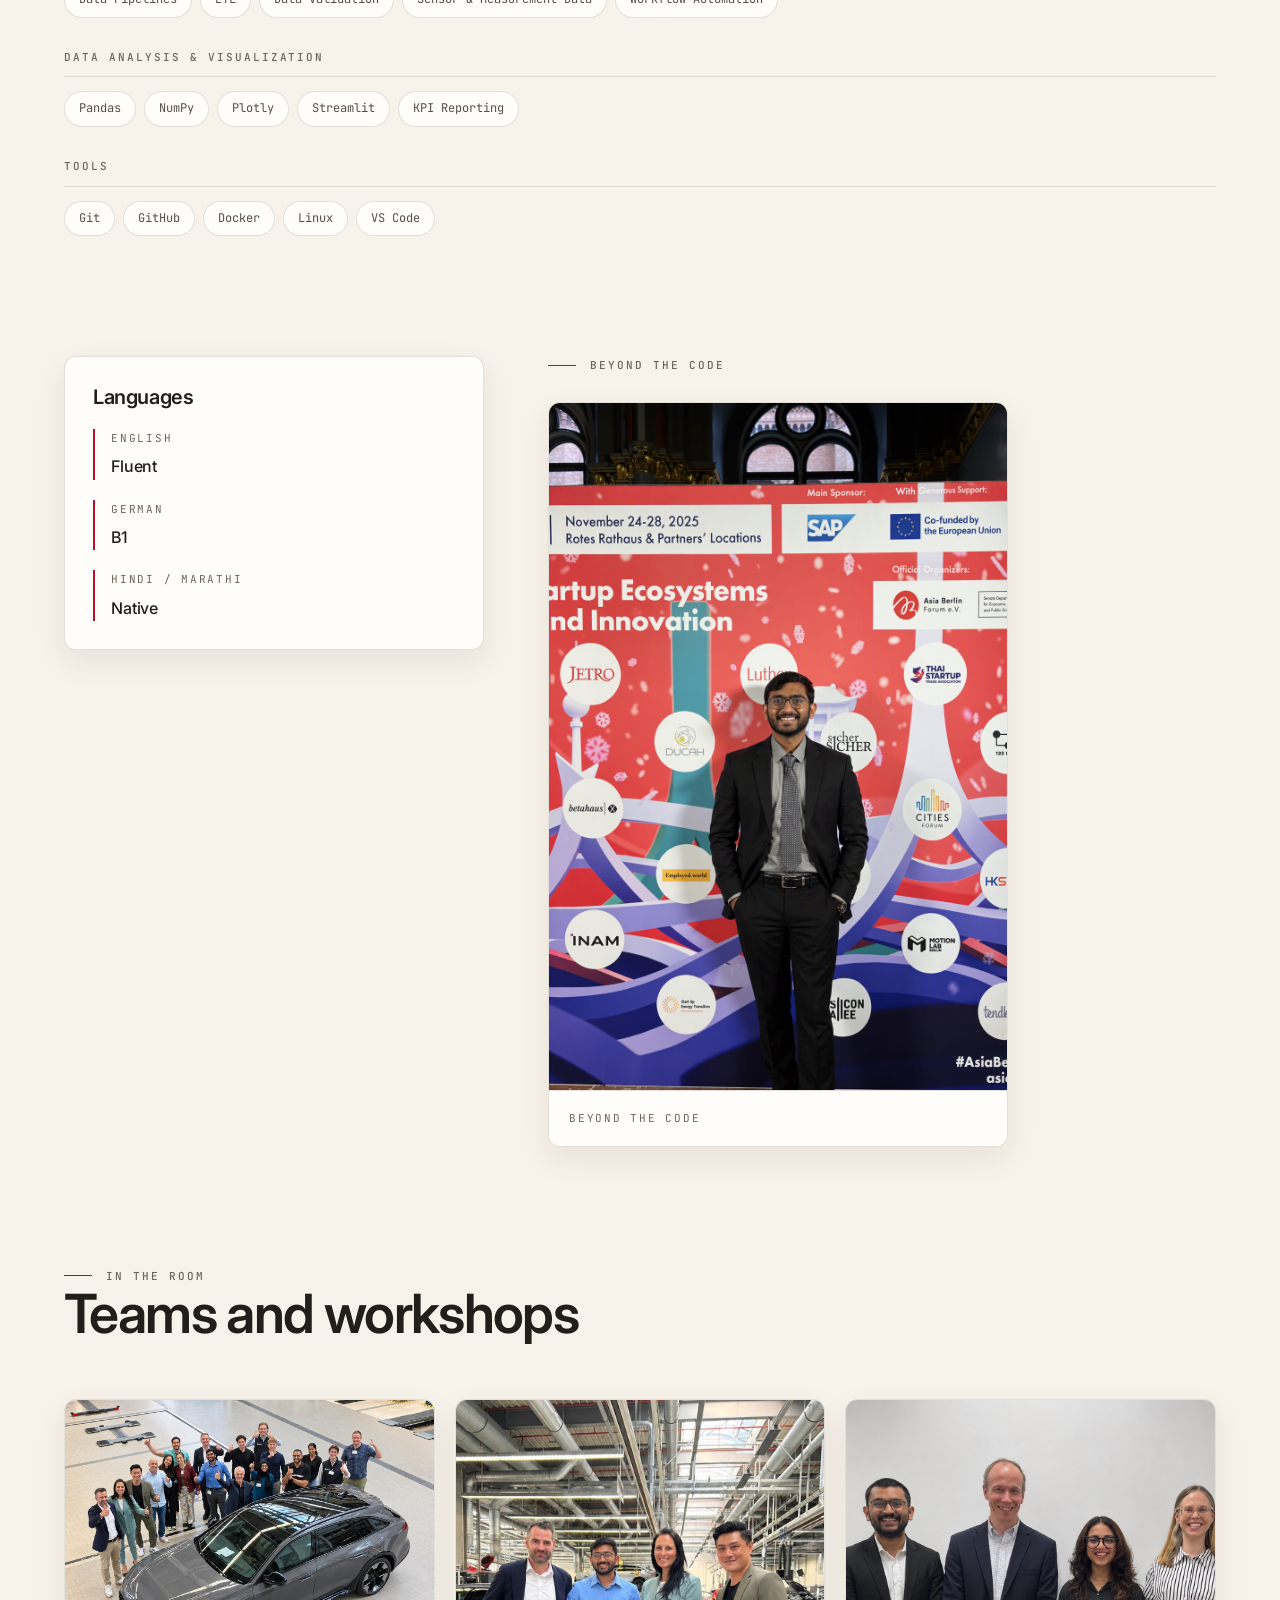
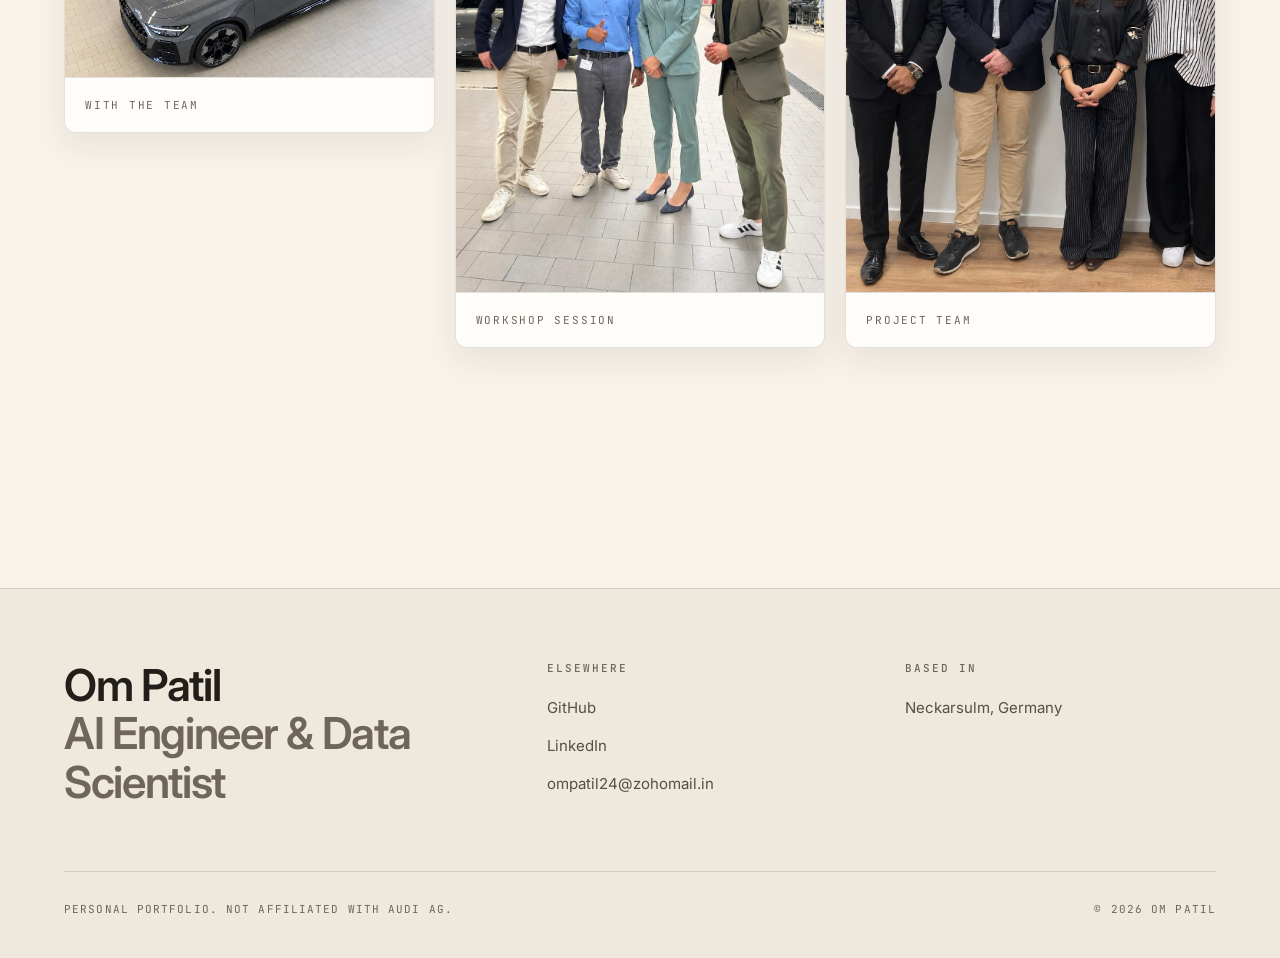
==== commit ea7a2af0: "Replace old portfolio with updated version" ====
--- a/about.html
+++ b/about.html
@@ -1,189 +1,329 @@
-<!DOCTYPE html>
+<!doctype html>
 <html lang="en">
 <head>
-  <meta charset="UTF-8" />
-  <meta name="viewport" content="width=device-width, initial-scale=1.0" />
-  <title>About — Om Dipak Patil</title>
-  <link rel="stylesheet" href="style.css" />
+<meta charset="utf-8">
+<meta name="viewport" content="width=device-width, initial-scale=1">
+<title>About — Om Patil</title>
+<meta name="description" content="Om Patil is an MSc student in AI &amp; Data Science at GISMA Business School and a Data Scientist (R&amp;D) at AUDI AG, working on anomaly detection and automated data pipelines for vehicle and sensor data.">
+<link rel="preconnect" href="https://fonts.googleapis.com">
+<link rel="preconnect" href="https://fonts.gstatic.com" crossorigin>
+<link href="https://fonts.googleapis.com/css2?family=Inter:wght@400;500;600;700&family=JetBrains+Mono:wght@400;500;600&display=swap" rel="stylesheet">
+<link rel="stylesheet" href="assets/css/styles.css">
 </head>
 <body>
-
-  <!-- ===================== NAVIGATION ===================== -->
-  <nav class="navbar">
-    <a href="index.html" class="nav-brand">ODP<span>.dev</span></a>
-    <input type="checkbox" id="nav-toggle" class="nav-toggle" />
-    <ul class="nav-links">
-      <li><a href="index.html">Home</a></li>
-      <li><a href="about.html" class="active">About</a></li>
-      <li><a href="research.html">Research</a></li>
-      <li><a href="projects.html">Projects</a></li>
-      <li><a href="apps.html">Apps</a></li>
-      <li><a href="certifications.html">Certifications</a></li>
-      <li><a href="contact.html">Contact</a></li>
-    </ul>
-    <label for="nav-toggle" class="nav-toggle-label" aria-label="Toggle menu">
-      <span></span><span></span><span></span>
-    </label>
-  </nav>
-
-  <div class="page-wrapper">
-
-    <!-- ===================== PAGE HERO ===================== -->
-    <div class="page-hero">
-      <p class="section-label">Get to Know Me</p>
-      <h1 class="section-title">About Me</h1>
-      <div class="divider"></div>
-      <p class="section-subtitle">AI Engineer and Researcher specializing in Machine Learning, Deep Learning, and NLP, continuously advancing expertise in cutting-edge AI technologies. Based in Berlin.</p>
-    </div>
-
-    <!-- ===================== ABOUT CONTENT ===================== -->
-    <section>
+<a class="skip-link" href="#main">Skip to content</a>
+
+<header class="header">
+  <div class="wrap header__inner">
+    <a class="logo" href="index.html" aria-label="Om Patil — home">
+      <span class="logo__mark" aria-hidden="true">OP</span>
+    </a>
+    <nav class="nav" aria-label="Primary">
+      <a class="nav__link" href="index.html">Home</a>
+      <a class="nav__link" href="about.html" aria-current="page">About</a>
+      <a class="nav__link" href="projects.html">Projects</a>
+      <a class="nav__link" href="research.html">Research</a>
+      <a class="nav__link" href="contact.html">Contact</a>
+    </nav>
+    <div class="header__actions">
+      <a class="btn btn--ghost btn--sm" href="https://github.com/OmPatil2806" target="_blank" rel="noopener noreferrer">GitHub</a>
+      <a class="btn btn--ghost btn--sm" href="https://www.linkedin.com/in/om-patil-039863369/" target="_blank" rel="noopener noreferrer">LinkedIn</a>
+    </div>
+    <button class="burger" type="button" data-burger aria-expanded="false" aria-controls="mobile-menu" aria-label="Open menu"><span></span></button>
+  </div>
+</header>
+
+<div class="mobile-menu" id="mobile-menu" hidden>
+  <a class="mobile-menu__link" href="index.html">Home</a>
+  <a class="mobile-menu__link" href="about.html" aria-current="page">About</a>
+  <a class="mobile-menu__link" href="projects.html">Projects</a>
+  <a class="mobile-menu__link" href="research.html">Research</a>
+  <a class="mobile-menu__link" href="contact.html">Contact</a>
+  <div class="mobile-menu__btns">
+    <a class="btn btn--ghost" href="https://github.com/OmPatil2806" target="_blank" rel="noopener noreferrer">GitHub</a>
+    <a class="btn btn--ghost" href="https://www.linkedin.com/in/om-patil-039863369/" target="_blank" rel="noopener noreferrer">LinkedIn</a>
+  </div>
+</div>
+
+<main id="main">
+
+  <section class="section">
+    <div class="wrap">
+      <p class="label reveal">About</p>
       <div class="about-grid">
 
-        <!-- Sidebar -->
-        <aside class="about-sidebar">
-  <div class="about-photo">
-    <!-- Replace placeholder with actual profile photo -->
-    <img src="WhatsApp Image 2026-03-09 at 19.22.37.jpeg" alt="Om Dipak Patil" class="profile-img" />
-  </div>
-  <nav class="contact-quick">
-    <a href="mailto:omdipakpatil@email.com">
-      <span class="icon">✉️</span> ompatil24@zohomail.in
-    </a>
-    <a href="https://www.linkedin.com/in/om-patil-039863369/" target="_blank" rel="noopener">
-      <span class="icon">💼</span> LinkedIn
-    </a>
-    <a href="https://github.com/OmPatil2806" target="_blank" rel="noopener">
-      <span class="icon">🐙</span> GitHub
-    </a>
-    
-  </nav>
-</aside>
-
-        <!-- Main content -->
-        <div class="about-content">
-
-          <h2>Professional Biography</h2>
-          <p>
-            I'm <strong>Om Dipak Patil</strong>, a passionate AI Engineer and Data Scientist currently pursuing my
-            <strong>MSc in Artificial Intelligence &amp; Data Science &amp; Digital Business</strong> at
-            Gisma University of Applied Sciences in Berlin, Germany.
-          </p>
-          <p>
-            My work focuses on building intelligent systems using <strong>LLMs, Neural Networks, and Machine
-            Learning</strong> to solve real-world problems. I specialize in developing scalable AI models,
-            designing end-to-end ML pipelines, and extracting meaningful insights from complex large-scale datasets.
-          </p>
-          <p>
-            With strong expertise in <strong>Transformers, Generative AI, Deep Learning, and Big Data Analytics</strong>,
-            I aim to create data-driven solutions that combine innovation, performance, and practical impact. I believe
-            the best AI is the kind that makes people's lives measurably better.
-          </p>
-          <p>
-            Currently actively seeking opportunities to contribute to impactful AI projects within
-            forward-thinking, research-driven teams. Open to roles in AI research, applied ML engineering,
-            and data science across Europe.
-          </p>
-
-          <!-- Education -->
-          <h2 style="margin-top:40px;">Education</h2>
-          <div class="divider"></div>
-
-          <div class="edu-card">
-            <h4>MSc Artificial Intelligence &amp; Data Science &amp; Digital Business</h4>
-            <p>🎓 Gisma University of Applied Sciences — Berlin, Germany</p>
-            <p style="color:var(--accent); font-family:var(--font-mono); font-size:0.78rem; margin-top:6px;">2023 – Present</p>
-          </div>
-
-          <div class="edu-card">
-            <h4>Bachelor of Engineering — Computer Science</h4>
-            <p>🎓 Sandip Foundation's Institute of Technology — Sandip, India</p>
-            <p style="color:var(--accent); font-family:var(--font-mono); font-size:0.78rem; margin-top:6px;">2019 – 2023</p>
-          </div>
-
-          <div class="edu-card">
-            <h4>Full-Stack Developer — Internship</h4>
-            <p>Webin Technovation Pvt. Ltd — India</p>
-            <p style="color:var(--accent); font-family:var(--font-mono); font-size:0.78rem; margin-top:6px;">
-            Oct 2023 – Mar 2024
-            </p>
-            <p>Completed a six-month full-stack development internship, building full-stack web applications, contributing to team projects, and enhancing problem-solving and technical skills.</p>
-</div>
-          <!-- Skills -->
-          <div class="skills-section">
-            <h2>Technical Skills</h2>
-            <div class="divider"></div>
-
-            <div class="skill-group">
-              <h4>AI / ML / Deep Learning</h4>
-              <div class="skill-pills">
-                <span class="skill-pill">PyTorch</span>
-                <span class="skill-pill">TensorFlow</span>
-                <span class="skill-pill">Keras</span>
-                <span class="skill-pill">Transformers (HuggingFace)</span>
-                <span class="skill-pill">Scikit-Learn</span>
-                <span class="skill-pill">LangChain</span>
-                <span class="skill-pill">OpenAI API</span>
-                <span class="skill-pill">RAG</span>
-                <span class="skill-pill">NLP</span>
-                <span class="skill-pill">LLMs</span>
+        <figure class="portrait reveal" style="margin:0">
+          <img src="assets/img/om-portrait.jpg" alt="Om Patil" width="840" height="840" loading="eager" decoding="async">
+        </figure>
+
+        <div class="reveal">
+          <h1 style="font-size:clamp(34px,4.6vw,56px);margin-bottom:28px">Om Patil</h1>
+          <p class="lede">MSc student in AI &amp; Data Science at GISMA Business School (expected March 2027) and Data Scientist (R&amp;D) at AUDI AG, working on ML-based anomaly detection and automated data pipelines for vehicle measurement and sensor data. I also build LLM and RAG systems (LangChain, LangGraph, Qdrant) and turn messy operational data into reliable, production-ready solutions.</p>
+        </div>
+
+      </div>
+    </div>
+  </section>
+
+  <!-- ===================================================== Experience -->
+  <section class="section">
+    <div class="wrap">
+      <div class="section-head reveal">
+        <div>
+          <p class="label">Experience</p>
+          <h2>Where I've worked</h2>
+        </div>
+      </div>
+
+      <div class="tl">
+
+        <div class="tl-item tl-item--current reveal">
+          <div class="tl-item__date">Sep 2026 — Present</div>
+          <div class="tl-item__body">
+            <p class="tl-item__role">Data Scientist, Research &amp; Development (R&amp;D)</p>
+            <p class="tl-item__org">AUDI AG <span>· Germany</span></p>
+            <ul>
+              <li>Designed and developed data pipelines and automated workflows for large-scale data processing in automotive R&amp;D.</li>
+              <li>Processed and analysed vehicle measurement and sensor data to identify patterns and support technical investigations.</li>
+              <li>Applied machine learning for anomaly detection and identification of potential technical issues.</li>
+              <li>Automated data analysis and validation workflows to improve data quality and speed up issue identification.</li>
+            </ul>
+          </div>
+        </div>
+
+        <div class="tl-item reveal">
+          <div class="tl-item__date">Jun 2026 — Aug 2026</div>
+          <div class="tl-item__body">
+            <p class="tl-item__role">Working Student, Full Stack AI Engineer &amp; Data Scientist</p>
+            <p class="tl-item__org">Kyaani GmbH <span>· Berlin</span></p>
+            <ul>
+              <li>Built a self-hosted private LLM system on the company's own servers — full data privacy, no external API dependency.</li>
+              <li>Implemented multi-agent orchestration with LangChain and LangGraph, and RAG pipelines on a Qdrant vector database.</li>
+              <li>Designed agentic data pipelines unifying structured and unstructured data.</li>
+              <li>Built full-stack web and mobile apps and n8n workflow automation for internal processes.</li>
+            </ul>
+          </div>
+        </div>
+
+        <div class="tl-item reveal">
+          <div class="tl-item__date">Jan 2026 — Jun 2026</div>
+          <div class="tl-item__body">
+            <p class="tl-item__role">Working Student, Business Operations &amp; IT Services</p>
+            <p class="tl-item__org">Cold&amp;Dog GmbH <span>· Berlin</span></p>
+            <ul>
+              <li>Built a full-stack web application to digitise core business operations.</li>
+              <li>Built n8n workflow automations for order tracking, reporting triggers and cross-system data synchronisation.</li>
+              <li>Tracked and reported operational KPIs and surfaced bottlenecks.</li>
+              <li>Proposed and implemented IT service and operations improvements.</li>
+            </ul>
+          </div>
+        </div>
+
+        <div class="tl-item reveal">
+          <div class="tl-item__date">Apr 2024 — Apr 2025</div>
+          <div class="tl-item__body">
+            <p class="tl-item__role">Business Analyst</p>
+            <p class="tl-item__org">AimWorld &amp; Leisure Pvt. Ltd. <span>· Nashik, India</span></p>
+            <ul>
+              <li>Analysed customer segments and revenue opportunities across business units.</li>
+              <li>Built demand forecasting models and KPI reporting frameworks.</li>
+              <li>Delivered interactive dashboards and performance reports for senior decision-makers.</li>
+            </ul>
+          </div>
+        </div>
+
+        <div class="tl-item reveal">
+          <div class="tl-item__date">Oct 2023 — Mar 2024</div>
+          <div class="tl-item__body">
+            <p class="tl-item__role">Full Stack Developer Intern</p>
+            <p class="tl-item__org">Webin Technovation Pvt. Ltd.</p>
+            <ul>
+              <li>Designed and integrated RESTful APIs between frontend and backend.</li>
+              <li>Delivered full-stack features with a cross-functional team.</li>
+            </ul>
+          </div>
+        </div>
+
+      </div>
+    </div>
+  </section>
+
+  <!-- ===================================================== Education -->
+  <section class="section">
+    <div class="wrap">
+      <div class="section-head reveal">
+        <div>
+          <p class="label">Education</p>
+          <h2>Study</h2>
+        </div>
+      </div>
+      <div class="cols">
+        <div class="col reveal">
+          <div class="col__num">Expected March 2027</div>
+          <h3>MSc Artificial Intelligence &amp; Data Science</h3>
+          <p>GISMA Business School, Potsdam, Germany</p>
+        </div>
+        <div class="col reveal">
+          <div class="col__num">2024</div>
+          <h3>B.E. Computer Science</h3>
+          <p>Sandip Institute of Technology and Research Centre, Nashik, India</p>
+        </div>
+        <div class="col reveal">
+          <div class="col__num">2021</div>
+          <h3>Polytechnic in Mechanical Engineering</h3>
+          <p>Sandip Polytechnic, Nashik, India</p>
+        </div>
+      </div>
+    </div>
+  </section>
+
+  <!-- ===================================================== Skills -->
+  <section class="section">
+    <div class="wrap">
+      <div class="section-head reveal">
+        <div>
+          <p class="label">Capabilities</p>
+          <h2>Skills</h2>
+        </div>
+      </div>
+
+      <div class="skillset reveal">
+        <div class="skillset__group">
+          <h4>Programming</h4>
+          <div class="chips">
+            <span class="chip">Python</span><span class="chip">SQL</span><span class="chip">JavaScript</span>
+          </div>
+        </div>
+        <div class="skillset__group">
+          <h4>Machine Learning</h4>
+          <div class="chips">
+            <span class="chip">Anomaly Detection</span><span class="chip">Time-Series Analysis</span><span class="chip">Predictive Modelling</span><span class="chip">Explainable AI</span><span class="chip">Feature Engineering</span><span class="chip">Hyperparameter Optimisation</span>
+          </div>
+        </div>
+        <div class="skillset__group">
+          <h4>ML Frameworks &amp; MLOps</h4>
+          <div class="chips">
+            <span class="chip">PyTorch</span><span class="chip">TensorFlow</span><span class="chip">scikit-learn</span><span class="chip">MLflow</span><span class="chip">Optuna</span><span class="chip">SHAP</span>
+          </div>
+        </div>
+        <div class="skillset__group">
+          <h4>LLMs &amp; GenAI</h4>
+          <div class="chips">
+            <span class="chip">LLM Applications</span><span class="chip">RAG</span><span class="chip">Multi-Agent Systems</span><span class="chip">LangChain</span><span class="chip">LangGraph</span><span class="chip">Qdrant</span><span class="chip">Prompt Engineering</span>
+          </div>
+        </div>
+        <div class="skillset__group">
+          <h4>Data Engineering</h4>
+          <div class="chips">
+            <span class="chip">Data Pipelines</span><span class="chip">ETL</span><span class="chip">Data Validation</span><span class="chip">Sensor &amp; Measurement Data</span><span class="chip">Workflow Automation</span>
+          </div>
+        </div>
+        <div class="skillset__group">
+          <h4>Data Analysis &amp; Visualization</h4>
+          <div class="chips">
+            <span class="chip">Pandas</span><span class="chip">NumPy</span><span class="chip">Plotly</span><span class="chip">Streamlit</span><span class="chip">KPI Reporting</span>
+          </div>
+        </div>
+        <div class="skillset__group">
+          <h4>Tools</h4>
+          <div class="chips">
+            <span class="chip">Git</span><span class="chip">GitHub</span><span class="chip">Docker</span><span class="chip">Linux</span><span class="chip">VS Code</span>
+          </div>
+        </div>
+      </div>
+    </div>
+  </section>
+
+  <!-- ===================================================== Languages + photo -->
+  <section class="section">
+    <div class="wrap">
+      <div class="about-grid">
+        <div class="reveal">
+          <div class="panel">
+            <h3>Languages</h3>
+            <div class="defs">
+              <div class="def">
+                <div class="def__k">English</div>
+                <div class="def__v">Fluent</div>
+              </div>
+              <div class="def">
+                <div class="def__k">German</div>
+                <div class="def__v">B1</div>
+              </div>
+              <div class="def">
+                <div class="def__k">Hindi / Marathi</div>
+                <div class="def__v">Native</div>
               </div>
             </div>
-
-            <div class="skill-group">
-              <h4>Programming Languages</h4>
-              <div class="skill-pills">
-                <span class="skill-pill">Python</span>
-                <span class="skill-pill">SQL</span>
-                <span class="skill-pill">R</span>
-                <span class="skill-pill">Bash / Shell</span>
-                <span class="skill-pill">JavaScript</span>
-                <span class="skill-pill">Java</span>
-              </div>
-            </div>
-
-            <div class="skill-group">
-              <h4>Data &amp; Cloud Tools</h4>
-              <div class="skill-pills">
-                <span class="skill-pill">AWS</span>
-                <span class="skill-pill">Docker</span>
-                <span class="skill-pill">MLflow</span>
-                <span class="skill-pill">PostgreSQL</span>
-                <span class="skill-pill">MongoDB</span>
-              </div>
-            </div>
-
-            <div class="skill-group">
-              <h4>Visualization &amp; Analysis</h4>
-              <div class="skill-pills">
-                <span class="skill-pill">Pandas</span>
-                <span class="skill-pill">NumPy</span>
-                <span class="skill-pill">Matplotlib</span>
-                <span class="skill-pill">Seaborn</span>
-                <span class="skill-pill">Plotly</span>
-                <span class="skill-pill">Power BI</span>
-                <span class="skill-pill">Tableau</span>
-              </div>
-            </div>
-          </div><!-- end skills-section -->
-
-        </div><!-- end about-content -->
-      </div><!-- end about-grid -->
-    </section>
-
-    <!-- ===================== FOOTER ===================== -->
-    <footer class="footer">
-      <div class="footer-brand">
-        <strong>Om Dipak Patil</strong> — AI Engineer &amp; Data Scientist
-      </div>
-      <nav class="footer-links">
-        <a href="index.html">Home</a>
-        <a href="research.html">Research</a>
-        <a href="projects.html">Projects</a>
-        <a href="contact.html">Contact</a>
-      </nav>
-    </footer>
-
+          </div>
+        </div>
+        <div class="reveal">
+          <p class="label">Beyond the code</p>
+          <figure class="photo" style="margin:0;max-width:460px">
+            <img src="assets/img/om-event.jpg" alt="Om Patil at a startup ecosystems and innovation conference" width="1024" height="1536" loading="lazy" decoding="async">
+            <figcaption>Beyond the code</figcaption>
+          </figure>
+        </div>
+      </div>
+    </div>
+  </section>
+
+  <!-- ===================================================== Gallery -->
+  <section class="section">
+    <div class="wrap">
+      <div class="section-head reveal">
+        <div>
+          <p class="label">In the room</p>
+          <h2>Teams and workshops</h2>
+        </div>
+      </div>
+      <div class="gallery">
+        <figure class="photo reveal" style="margin:0">
+          <img src="assets/img/audi-team-car.jpg" alt="Om Patil with a group of colleagues beside a car in a vehicle hall" width="1280" height="960" loading="lazy" decoding="async">
+          <figcaption>With the team</figcaption>
+        </figure>
+        <figure class="photo photo--tall reveal" style="margin:0">
+          <img src="assets/img/audi-workshop.jpg" alt="Om Patil with three colleagues in a vehicle workshop" width="1035" height="1280" loading="lazy" decoding="async">
+          <figcaption>Workshop session</figcaption>
+        </figure>
+        <figure class="photo photo--tall reveal" style="margin:0">
+          <img src="assets/img/audi-team.jpg" alt="Om Patil with three colleagues" width="1164" height="1351" loading="lazy" decoding="async">
+          <figcaption>Project team</figcaption>
+        </figure>
+      </div>
+    </div>
+  </section>
+
+</main>
+
+<footer class="footer">
+  <div class="wrap">
+    <div class="footer__grid">
+      <div>
+        <p class="footer__word">Om Patil<br><span>AI Engineer &amp; Data Scientist</span></p>
+      </div>
+      <div>
+        <h4>Elsewhere</h4>
+        <ul class="footer__list">
+          <li><a href="https://github.com/OmPatil2806" target="_blank" rel="noopener noreferrer">GitHub</a></li>
+          <li><a href="https://www.linkedin.com/in/om-patil-039863369/" target="_blank" rel="noopener noreferrer">LinkedIn</a></li>
+          <li><a href="mailto:ompatil24@zohomail.in">ompatil24@zohomail.in</a></li>
+        </ul>
+      </div>
+      <div>
+        <h4>Based in</h4>
+        <ul class="footer__list">
+          <li><span>Neckarsulm, Germany</span></li>
+        </ul>
+      </div>
+    </div>
+    <div class="footer__bottom">
+      <span>Personal portfolio. Not affiliated with AUDI AG.</span>
+      <span>&copy; <span data-year>2026</span> Om Patil</span>
+    </div>
   </div>
+</footer>
+
+<script src="assets/js/main.js" defer></script>
 </body>
 </html>
--- a/assets/css/styles.css
+++ b/assets/css/styles.css
@@ -0,0 +1,1339 @@
+/* ==========================================================================
+   Om Patil — Personal Portfolio
+   Light warm theme. Tokens → base → layout → components → pages → responsive
+   ========================================================================== */
+
+/* ---------------------------------------------------------------- Tokens */
+:root {
+  --bg: #F7F2EA;          /* warm ivory */
+  --surface: #FFFDF9;     /* warm off-white card */
+  --surface-2: #EFE8DC;   /* warm sand — bands, marquees, footer */
+  --line: rgba(60, 45, 30, 0.14);
+  --line-strong: rgba(60, 45, 30, 0.30);
+  --text: #221E1A;
+  --muted: #6E655B;
+  --muted-bright: #574E45;
+  --accent: #B80F2D;      /* warm red */
+  --accent-soft: rgba(184, 15, 45, 0.08);
+  --warm: #C9822F;        /* amber, sparingly */
+  --warm-soft: rgba(201, 130, 47, 0.16);
+
+  --shadow: 0 12px 32px rgba(60, 40, 20, 0.08);
+  --shadow-lift: 0 18px 40px rgba(60, 40, 20, 0.13);
+
+  --font-sans: "Inter", -apple-system, BlinkMacSystemFont, "Segoe UI", Roboto, Helvetica, Arial, sans-serif;
+  --font-mono: "JetBrains Mono", ui-monospace, SFMono-Regular, Menlo, Consolas, monospace;
+
+  --maxw: 1200px;
+  --gutter: 24px;
+  --section-y: 120px;
+  --radius: 12px;
+  --radius-sm: 8px;
+
+  --header-h: 72px;
+  --ease: cubic-bezier(0.22, 0.61, 0.36, 1);
+}
+
+/* ------------------------------------------------------------------ Base */
+*,
+*::before,
+*::after { box-sizing: border-box; }
+
+html {
+  scroll-behavior: smooth;
+  scroll-padding-top: calc(var(--header-h) + 24px);
+  -webkit-text-size-adjust: 100%;
+}
+
+body {
+  margin: 0;
+  background: var(--bg);
+  color: var(--text);
+  font-family: var(--font-sans);
+  font-size: 17px;
+  line-height: 1.65;
+  -webkit-font-smoothing: antialiased;
+  -moz-osx-font-smoothing: grayscale;
+  overflow-x: hidden;
+}
+body.is-locked { overflow: hidden; }
+
+img { max-width: 100%; display: block; }
+a { color: inherit; text-decoration: none; }
+p { margin: 0 0 1.1em; }
+p:last-child { margin-bottom: 0; }
+ul, ol { margin: 0; padding: 0; list-style: none; }
+
+h1, h2, h3, h4 {
+  margin: 0;
+  font-weight: 600;
+  letter-spacing: -0.03em;
+  line-height: 1.05;
+}
+h1 { font-size: clamp(44px, 6.4vw, 88px); }
+h2 { font-size: clamp(32px, 4.4vw, 54px); line-height: 1.08; }
+h3 { font-size: clamp(22px, 2.2vw, 28px); letter-spacing: -0.02em; line-height: 1.2; }
+h4 { font-size: 19px; letter-spacing: -0.015em; line-height: 1.3; }
+
+strong { font-weight: 600; color: var(--text); }
+::selection { background: var(--accent); color: #fff; }
+
+:focus-visible {
+  outline: 2px solid var(--accent);
+  outline-offset: 3px;
+  border-radius: 4px;
+}
+
+.skip-link {
+  position: absolute;
+  left: 16px; top: -200px;
+  z-index: 200;
+  padding: 12px 18px;
+  background: var(--accent);
+  color: #fff;
+  border-radius: var(--radius-sm);
+  font-family: var(--font-mono);
+  font-size: 12px;
+  letter-spacing: 0.12em;
+  text-transform: uppercase;
+  transition: top 0.2s var(--ease);
+}
+.skip-link:focus { top: 16px; }
+
+.sr-only {
+  position: absolute;
+  width: 1px; height: 1px;
+  padding: 0; margin: -1px;
+  overflow: hidden;
+  clip: rect(0 0 0 0);
+  white-space: nowrap;
+  border: 0;
+}
+
+/* ---------------------------------------------------------------- Layout */
+.wrap {
+  width: 100%;
+  max-width: var(--maxw);
+  margin-inline: auto;
+  padding-inline: var(--gutter);
+}
+.wrap--wide { max-width: 1440px; }
+
+.section { padding-block: var(--section-y); }
+.section--tight { padding-block: calc(var(--section-y) * 0.55); }
+.section + .section { padding-top: 0; }
+
+.label {
+  display: flex;
+  align-items: center;
+  gap: 14px;
+  font-family: var(--font-mono);
+  font-size: 11px;
+  font-weight: 500;
+  letter-spacing: 0.18em;
+  text-transform: uppercase;
+  color: var(--muted);
+  margin-bottom: 28px;
+}
+.label::before { content: ""; width: 28px; height: 1px; background: var(--accent); flex: none; }
+
+.section-head {
+  display: flex;
+  flex-wrap: wrap;
+  align-items: flex-end;
+  justify-content: space-between;
+  gap: 24px;
+  margin-bottom: 56px;
+}
+.section-head p { max-width: 46ch; color: var(--muted); margin: 0; }
+
+.lede {
+  font-size: clamp(18px, 2vw, 21px);
+  line-height: 1.6;
+  color: var(--muted-bright);
+  max-width: 62ch;
+}
+
+.mono { font-family: var(--font-mono); font-variant-numeric: tabular-nums; }
+
+.prose { color: var(--muted-bright); }
+.prose p { margin-bottom: 1.2em; }
+.prose ul { margin: 0 0 1.4em; display: grid; gap: 10px; }
+.prose ul li { position: relative; padding-left: 22px; }
+.prose ul li::before {
+  content: "";
+  position: absolute;
+  left: 0; top: 11px;
+  width: 10px; height: 1px;
+  background: var(--accent);
+}
+
+/* --------------------------------------------------------------- Buttons */
+.btn {
+  display: inline-flex;
+  align-items: center;
+  justify-content: center;
+  gap: 10px;
+  min-height: 48px;
+  padding: 0 26px;
+  border: 1px solid transparent;
+  border-radius: var(--radius-sm);
+  font-family: var(--font-mono);
+  font-size: 12px;
+  font-weight: 500;
+  letter-spacing: 0.12em;
+  text-transform: uppercase;
+  cursor: pointer;
+  transition: background 0.25s var(--ease), border-color 0.25s var(--ease),
+              color 0.25s var(--ease), transform 0.25s var(--ease), box-shadow 0.25s var(--ease);
+}
+.btn--solid { background: var(--accent); color: #fff; box-shadow: 0 6px 18px rgba(184, 15, 45, 0.22); }
+.btn--solid:hover { background: #9d0c26; transform: translateY(-2px); box-shadow: 0 10px 24px rgba(184, 15, 45, 0.28); }
+.btn--ghost { border-color: var(--line-strong); color: var(--text); background: var(--surface); }
+.btn--ghost:hover { border-color: var(--accent); color: var(--accent); transform: translateY(-2px); box-shadow: var(--shadow); }
+.btn--sm { min-height: 40px; padding: 0 18px; font-size: 11px; }
+.btn svg { width: 15px; height: 15px; flex: none; }
+
+.tlink {
+  display: inline-flex;
+  align-items: center;
+  gap: 10px;
+  position: relative;
+  font-family: var(--font-mono);
+  font-size: 12px;
+  letter-spacing: 0.12em;
+  text-transform: uppercase;
+  color: var(--text);
+  padding-bottom: 6px;
+}
+.tlink::after {
+  content: "";
+  position: absolute;
+  left: 0; bottom: 0;
+  width: 100%; height: 1px;
+  background: var(--accent);
+  transform: scaleX(0);
+  transform-origin: left;
+  transition: transform 0.4s var(--ease);
+}
+.tlink:hover::after { transform: scaleX(1); }
+.tlink .arr { transition: transform 0.3s var(--ease); }
+.tlink:hover .arr { transform: translateX(4px); }
+
+/* ---------------------------------------------------------------- Header */
+.header {
+  position: sticky;
+  top: 0;
+  z-index: 100;
+  background: rgba(247, 242, 234, 0.82);
+  backdrop-filter: blur(14px) saturate(150%);
+  -webkit-backdrop-filter: blur(14px) saturate(150%);
+  border-bottom: 1px solid var(--line);
+}
+.header__inner {
+  display: flex;
+  align-items: center;
+  justify-content: space-between;
+  gap: 20px;
+  height: var(--header-h);
+}
+
+.logo { display: inline-flex; align-items: center; gap: 10px; font-family: var(--font-mono); font-size: 15px; font-weight: 700; letter-spacing: 0.1em; }
+.logo__mark {
+  display: inline-grid;
+  place-items: center;
+  width: 34px; height: 34px;
+  border: 1px solid var(--line-strong);
+  border-radius: var(--radius-sm);
+  background: var(--surface);
+  font-size: 12px;
+  transition: border-color 0.25s var(--ease), color 0.25s var(--ease);
+}
+.logo:hover .logo__mark { border-color: var(--accent); color: var(--accent); }
+
+.nav { display: flex; align-items: center; gap: 2px; }
+.nav__link { position: relative; padding: 10px 13px; font-size: 14px; color: var(--muted); transition: color 0.25s var(--ease); }
+.nav__link::after {
+  content: "";
+  position: absolute;
+  left: 13px; right: 13px; bottom: 2px;
+  height: 1px;
+  background: var(--accent);
+  transform: scaleX(0);
+  transform-origin: left;
+  transition: transform 0.35s var(--ease);
+}
+.nav__link:hover { color: var(--text); }
+.nav__link:hover::after { transform: scaleX(1); }
+.nav__link[aria-current="page"] { color: var(--text); }
+.nav__link[aria-current="page"]::after { transform: scaleX(1); }
+
+.header__actions { display: flex; align-items: center; gap: 8px; margin-left: 8px; }
+
+.burger {
+  display: none;
+  width: 44px; height: 44px;
+  align-items: center;
+  justify-content: center;
+  background: var(--surface);
+  border: 1px solid var(--line-strong);
+  border-radius: var(--radius-sm);
+  cursor: pointer;
+  padding: 0;
+}
+.burger span { display: block; width: 18px; height: 1px; background: var(--text); position: relative; transition: background 0.2s var(--ease); }
+.burger span::before,
+.burger span::after {
+  content: "";
+  position: absolute;
+  left: 0;
+  width: 18px; height: 1px;
+  background: var(--text);
+  transition: transform 0.3s var(--ease);
+}
+.burger span::before { top: -6px; }
+.burger span::after { top: 6px; }
+.burger[aria-expanded="true"] span { background: transparent; }
+.burger[aria-expanded="true"] span::before { transform: translateY(6px) rotate(45deg); }
+.burger[aria-expanded="true"] span::after { transform: translateY(-6px) rotate(-45deg); }
+
+.mobile-menu {
+  position: fixed;
+  inset: 0;
+  z-index: 99;
+  background: var(--bg);
+  padding: calc(var(--header-h) + 48px) var(--gutter) 48px;
+  display: flex;
+  flex-direction: column;
+  gap: 8px;
+  opacity: 0;
+  visibility: hidden;
+  transform: translateY(-12px);
+  transition: opacity 0.3s var(--ease), transform 0.3s var(--ease), visibility 0.3s;
+  overflow-y: auto;
+}
+.mobile-menu.is-open { opacity: 1; visibility: visible; transform: none; }
+.mobile-menu a.mobile-menu__link {
+  font-size: 32px;
+  font-weight: 600;
+  letter-spacing: -0.03em;
+  padding: 14px 0;
+  border-bottom: 1px solid var(--line);
+  color: var(--muted);
+  transition: color 0.2s var(--ease), padding-left 0.3s var(--ease);
+}
+.mobile-menu a.mobile-menu__link:hover { color: var(--text); padding-left: 8px; }
+.mobile-menu a.mobile-menu__link[aria-current="page"] { color: var(--text); }
+.mobile-menu a.mobile-menu__link[aria-current="page"]::before {
+  content: "";
+  display: inline-block;
+  width: 20px; height: 1px;
+  background: var(--accent);
+  vertical-align: middle;
+  margin-right: 12px;
+}
+.mobile-menu__btns { display: flex; flex-wrap: wrap; gap: 10px; margin-top: 28px; }
+
+/* ---------------------------------------------------------------- Footer */
+.footer {
+  background: var(--surface-2);
+  border-top: 1px solid var(--line);
+  padding-block: 72px 40px;
+  margin-top: var(--section-y);
+}
+.footer__grid { display: grid; grid-template-columns: 1.4fr 1fr 1fr; gap: 48px; align-items: start; }
+.footer__word { font-size: clamp(28px, 4vw, 44px); font-weight: 600; letter-spacing: -0.03em; line-height: 1.1; }
+.footer__word span { color: var(--muted); }
+.footer h4 {
+  font-family: var(--font-mono);
+  font-size: 11px;
+  font-weight: 500;
+  letter-spacing: 0.18em;
+  text-transform: uppercase;
+  color: var(--muted);
+  margin-bottom: 18px;
+}
+.footer__list li { margin-bottom: 10px; }
+.footer__list a,
+.footer__list span { color: var(--muted-bright); font-size: 15px; transition: color 0.2s var(--ease); }
+.footer__list a:hover { color: var(--accent); }
+.footer__bottom {
+  display: flex;
+  flex-wrap: wrap;
+  gap: 12px 32px;
+  justify-content: space-between;
+  align-items: center;
+  margin-top: 64px;
+  padding-top: 28px;
+  border-top: 1px solid var(--line);
+  font-family: var(--font-mono);
+  font-size: 11px;
+  letter-spacing: 0.1em;
+  text-transform: uppercase;
+  color: var(--muted);
+}
+
+/* --------------------------------------------------------------- Marquee */
+.marquee {
+  position: relative;
+  overflow: hidden;
+  padding-block: 22px;
+  border-block: 1px solid var(--line);
+  background: var(--surface-2);
+  -webkit-mask-image: linear-gradient(90deg, transparent, #000 10%, #000 90%, transparent);
+  mask-image: linear-gradient(90deg, transparent, #000 10%, #000 90%, transparent);
+}
+.marquee__track { display: flex; width: max-content; animation: marquee-left 50s linear infinite; }
+.marquee--reverse .marquee__track { animation-name: marquee-right; }
+.marquee:hover .marquee__track { animation-play-state: paused; }
+
+.marquee__group { display: flex; align-items: center; flex: none; }
+.marquee__item {
+  display: inline-flex;
+  align-items: center;
+  flex: none;
+  font-family: var(--font-mono);
+  font-size: 13px;
+  font-weight: 500;
+  letter-spacing: 0.14em;
+  text-transform: uppercase;
+  color: rgba(34, 30, 26, 0.7);
+  white-space: nowrap;
+}
+.marquee__item::after {
+  content: "";
+  width: 4px; height: 4px;
+  border-radius: 50%;
+  background: var(--accent);
+  margin-inline: 26px;
+  flex: none;
+}
+.marquee--proof .marquee__item { font-size: 14px; font-weight: 600; }
+
+@keyframes marquee-left { from { transform: translateX(0); } to { transform: translateX(-50%); } }
+@keyframes marquee-right { from { transform: translateX(-50%); } to { transform: translateX(0); } }
+
+/* ----------------------------------------------------------------- Cards */
+.card {
+  position: relative;
+  display: flex;
+  flex-direction: column;
+  background: var(--surface);
+  border: 1px solid var(--line);
+  border-radius: var(--radius);
+  padding: 32px;
+  overflow: hidden;
+  box-shadow: var(--shadow);
+  transition: border-color 0.3s var(--ease), transform 0.3s var(--ease), box-shadow 0.3s var(--ease);
+}
+.card::after {
+  content: "";
+  position: absolute;
+  left: 0; bottom: 0;
+  width: 100%; height: 3px;
+  background: var(--accent);
+  transform: scaleX(0);
+  transform-origin: left;
+  transition: transform 0.55s var(--ease);
+}
+.card:hover,
+.card:focus-within { transform: translateY(-4px); box-shadow: var(--shadow-lift); border-color: var(--line-strong); }
+.card:hover::after,
+.card:focus-within::after { transform: scaleX(1); }
+
+.card__link::before { content: ""; position: absolute; inset: 0; z-index: 1; }
+
+.card__top { display: flex; align-items: flex-start; justify-content: space-between; gap: 16px; margin-bottom: 20px; }
+.card__index { font-family: var(--font-mono); font-size: 12px; letter-spacing: 0.16em; color: var(--muted); }
+.card h3 { margin-bottom: 12px; }
+.card__headline { color: var(--text); font-size: 18px; line-height: 1.45; margin-bottom: 14px; }
+.card__desc { color: var(--muted); font-size: 15.5px; line-height: 1.6; }
+.card__foot { margin-top: auto; padding-top: 24px; display: flex; align-items: center; justify-content: space-between; gap: 16px; }
+
+.badge {
+  display: inline-flex;
+  align-items: center;
+  gap: 7px;
+  padding: 5px 11px;
+  border: 1px solid var(--warm);
+  border-radius: 999px;
+  font-family: var(--font-mono);
+  font-size: 10.5px;
+  font-weight: 500;
+  letter-spacing: 0.12em;
+  text-transform: uppercase;
+  color: var(--muted-bright);
+  white-space: nowrap;
+  background: var(--warm-soft);
+}
+.badge::before { content: ""; width: 5px; height: 5px; border-radius: 50%; background: var(--warm); flex: none; }
+.badge--live { border-color: var(--accent); background: var(--accent-soft); color: var(--accent); }
+.badge--live::before { background: var(--accent); }
+.badge--dev { border-color: var(--accent); background: var(--accent-soft); color: var(--accent); }
+.badge--dev::before { background: var(--accent); }
+.badge-row { display: flex; flex-wrap: wrap; gap: 8px; }
+
+.metrics { display: flex; flex-wrap: wrap; gap: 8px; margin: 22px 0; }
+.metric {
+  padding: 8px 12px;
+  background: var(--surface-2);
+  border: 1px solid var(--line);
+  border-radius: var(--radius-sm);
+  font-family: var(--font-mono);
+  font-size: 12px;
+  font-variant-numeric: tabular-nums;
+  color: var(--muted-bright);
+  line-height: 1.4;
+}
+.metric b { color: var(--accent); font-weight: 600; }
+
+.tags { display: flex; flex-wrap: wrap; gap: 6px; }
+.tag {
+  font-family: var(--font-mono);
+  font-size: 11px;
+  letter-spacing: 0.06em;
+  color: var(--muted-bright);
+  padding: 4px 10px;
+  border: 1px solid var(--warm);
+  border-radius: 999px;
+}
+
+.icon-link {
+  position: relative;
+  z-index: 2;
+  display: inline-grid;
+  place-items: center;
+  width: 38px; height: 38px;
+  border: 1px solid var(--line);
+  border-radius: var(--radius-sm);
+  background: var(--surface-2);
+  color: var(--muted);
+  transition: color 0.2s var(--ease), border-color 0.2s var(--ease);
+}
+.icon-link:hover { color: var(--accent); border-color: var(--accent); }
+.icon-link svg { width: 16px; height: 16px; }
+
+/* ----------------------------------------------------------------- Stats */
+.stats {
+  display: grid;
+  grid-template-columns: repeat(4, 1fr);
+  background: var(--surface);
+  border: 1px solid var(--line);
+  border-radius: var(--radius);
+  box-shadow: var(--shadow);
+  overflow: hidden;
+}
+.stat { padding: 40px 28px; border-right: 1px solid var(--line); }
+.stat:last-child { border-right: 0; }
+.stat__num {
+  font-family: var(--font-mono);
+  font-size: clamp(36px, 4.4vw, 56px);
+  font-weight: 600;
+  letter-spacing: -0.04em;
+  line-height: 1;
+  font-variant-numeric: tabular-nums;
+  color: var(--accent);
+}
+.stat__num--text { font-size: clamp(19px, 2vw, 24px); letter-spacing: -0.02em; line-height: 1.25; color: var(--text); }
+.stat__num--text em { font-style: normal; color: var(--accent); }
+.stat__label {
+  margin-top: 14px;
+  font-family: var(--font-mono);
+  font-size: 11px;
+  letter-spacing: 0.16em;
+  text-transform: uppercase;
+  color: var(--muted);
+}
+
+/* ------------------------------------------------------------------ Hero */
+.hero {
+  position: relative;
+  overflow: hidden;
+  padding-block: clamp(56px, 8vw, 96px) clamp(40px, 5vw, 64px);
+}
+/* Soft warm glow behind the portrait — no image, no pattern */
+.hero::after {
+  content: "";
+  position: absolute;
+  right: 4%;
+  top: 50%;
+  transform: translateY(-50%);
+  width: 760px;
+  height: 760px;
+  background: radial-gradient(circle, rgba(201, 130, 47, 0.08), rgba(201, 130, 47, 0) 68%);
+  z-index: 0;
+  pointer-events: none;
+}
+.hero__grid { position: relative; z-index: 1; display: grid; grid-template-columns: 1fr 420px; gap: 64px; align-items: center; }
+.hero h1 { margin-bottom: 20px; text-transform: uppercase; }
+.hero__sub { font-size: clamp(19px, 2.4vw, 26px); font-weight: 500; letter-spacing: -0.02em; margin-bottom: 14px; }
+.hero__line { color: var(--muted-bright); max-width: 46ch; margin-bottom: 36px; font-size: 18px; }
+.hero__actions { display: flex; flex-wrap: wrap; gap: 12px; }
+
+.hero__portrait {
+  margin: 0;
+  width: 100%;
+  aspect-ratio: 1 / 1;
+  overflow: hidden;
+  border-radius: var(--radius);
+  border: 1px solid var(--line);
+  box-shadow: var(--shadow);
+  background: var(--surface-2);
+}
+.hero__portrait img {
+  width: 100%; height: 100%;
+  object-fit: cover;
+  object-position: center 30%;
+  image-rendering: auto;
+}
+
+/* Photo gallery (About — Beyond the code) */
+.gallery { display: grid; grid-template-columns: repeat(3, 1fr); gap: 20px; align-items: start; }
+.gallery .photo img { aspect-ratio: 4 / 3; object-fit: cover; }
+.gallery .photo--tall img { aspect-ratio: 3 / 4; }
+
+/* Full-width call to action */
+.cta {
+  display: flex;
+  flex-wrap: wrap;
+  align-items: center;
+  justify-content: space-between;
+  gap: 24px;
+  margin-top: 40px;
+  padding: 40px;
+  background: var(--surface);
+  border: 1px solid var(--line);
+  border-radius: var(--radius);
+  box-shadow: var(--shadow);
+}
+.cta h3 { font-size: clamp(22px, 2.6vw, 32px); margin-bottom: 8px; }
+.cta p { color: var(--muted); margin: 0; font-size: 15.5px; }
+
+/* Page hero (interior pages) */
+.page-hero { padding-block: 96px 64px; border-bottom: 1px solid var(--line); }
+.page-hero h1 { margin-bottom: 24px; }
+.page-hero .lede { max-width: 58ch; }
+
+/* Page hero with an illustration on the right */
+.page-hero--split .wrap {
+  display: grid;
+  grid-template-columns: 1fr 440px;
+  gap: 56px;
+  align-items: center;
+}
+.page-hero__art {
+  margin: 0;
+  overflow: hidden;
+  border: 1px solid var(--line);
+  border-radius: var(--radius);
+  box-shadow: var(--shadow);
+}
+.page-hero__art img { width: 100%; height: auto; aspect-ratio: 5 / 3; object-fit: cover; }
+
+/* --------------------------------------------------------- Intro (home) */
+.intro {
+  display: grid;
+  grid-template-columns: 1fr;
+  gap: 24px;
+}
+
+/* ------------------------------------------------------- What I do / cols */
+.cols {
+  display: grid;
+  grid-template-columns: repeat(3, 1fr);
+  gap: 20px;
+}
+.cols--4 { grid-template-columns: repeat(4, 1fr); }
+.cols--4 .col { padding: 28px 24px 32px; }
+.cols--4 .col h3 { font-size: 19px; letter-spacing: -0.015em; }
+.cols--4 .col p { font-size: 14.5px; }
+.col {
+  background: var(--surface);
+  border: 1px solid var(--line);
+  border-radius: var(--radius);
+  box-shadow: var(--shadow);
+  padding: 36px 32px 40px;
+  position: relative;
+  overflow: hidden;
+  transition: transform 0.3s var(--ease), box-shadow 0.3s var(--ease);
+}
+.col::after {
+  content: "";
+  position: absolute;
+  left: 0; bottom: 0;
+  width: 100%; height: 3px;
+  background: var(--accent);
+  transform: scaleX(0);
+  transform-origin: left;
+  transition: transform 0.55s var(--ease);
+}
+.col:hover { transform: translateY(-4px); box-shadow: var(--shadow-lift); }
+.col:hover::after { transform: scaleX(1); }
+.col__num { font-family: var(--font-mono); font-size: 12px; letter-spacing: 0.18em; color: var(--accent); margin-bottom: 20px; }
+.col h3 { margin-bottom: 14px; }
+.col p { color: var(--muted); font-size: 15.5px; }
+
+.latest { display: grid; grid-template-columns: repeat(3, 1fr); gap: 20px; }
+.latest .card { padding: 20px; }
+.latest__img {
+  width: 100%;
+  aspect-ratio: 4 / 3;
+  object-fit: contain;
+  background: var(--surface);
+  border: 1px solid var(--line);
+  border-radius: var(--radius-sm);
+  padding: 8px;
+  margin-bottom: 18px;
+}
+.latest .card h3 { font-size: 17px; line-height: 1.35; margin-bottom: 8px; }
+.latest__meta { font-family: var(--font-mono); font-size: 11px; letter-spacing: 0.08em; text-transform: uppercase; color: var(--muted); }
+
+/* ----------------------------------------------------------------- About */
+.about-grid { display: grid; grid-template-columns: 420px 1fr; gap: 64px; align-items: start; }
+
+.portrait {
+  position: relative;
+  aspect-ratio: 1 / 1;
+  overflow: hidden;
+  border: 1px solid var(--line);
+  border-radius: var(--radius);
+  box-shadow: var(--shadow);
+  background: var(--surface-2);
+}
+.portrait img { width: 100%; height: 100%; object-fit: cover; object-position: center 30%; }
+
+.photo {
+  position: relative;
+  overflow: hidden;
+  border: 1px solid var(--line);
+  border-radius: var(--radius);
+  box-shadow: var(--shadow);
+  background: var(--surface);
+}
+.photo img { width: 100%; height: auto; }
+.photo figcaption {
+  padding: 18px 20px;
+  border-top: 1px solid var(--line);
+  background: var(--surface);
+  font-family: var(--font-mono);
+  font-size: 11px;
+  letter-spacing: 0.16em;
+  text-transform: uppercase;
+  color: var(--muted);
+}
+
+.panel {
+  background: var(--surface);
+  border: 1px solid var(--line);
+  border-radius: var(--radius);
+  box-shadow: var(--shadow);
+  padding: 28px;
+}
+.panel h3 { font-size: 20px; margin-bottom: 20px; }
+
+.defs { display: grid; gap: 20px; }
+.def { padding-left: 16px; border-left: 2px solid var(--accent); }
+.def__k { font-family: var(--font-mono); font-size: 11px; letter-spacing: 0.16em; text-transform: uppercase; color: var(--muted); margin-bottom: 6px; }
+.def__v { font-size: 16px; font-weight: 500; letter-spacing: -0.01em; }
+.def__meta { font-size: 14px; color: var(--muted); margin-top: 2px; }
+
+/* Experience timeline */
+.tl { display: grid; }
+.tl-item { display: grid; grid-template-columns: 160px 1fr; gap: 32px; }
+.tl-item__date {
+  font-family: var(--font-mono);
+  font-size: 12px;
+  letter-spacing: 0.08em;
+  color: var(--muted);
+  padding-top: 2px;
+  text-transform: uppercase;
+}
+.tl-item--current .tl-item__date { color: var(--accent); font-weight: 600; }
+.tl-item__body {
+  position: relative;
+  border-left: 1px solid var(--line);
+  padding: 0 0 44px 32px;
+}
+.tl-item:last-child .tl-item__body { border-left-color: transparent; padding-bottom: 0; }
+.tl-item__body::before {
+  content: "";
+  position: absolute;
+  left: -5px; top: 6px;
+  width: 9px; height: 9px;
+  border-radius: 50%;
+  background: var(--line-strong);
+}
+.tl-item--current .tl-item__body::before {
+  background: var(--accent);
+  box-shadow: 0 0 0 5px var(--accent-soft);
+}
+.tl-item__role { font-size: 19px; font-weight: 600; letter-spacing: -0.02em; line-height: 1.3; margin-bottom: 4px; }
+.tl-item__org { font-size: 15px; color: var(--accent); font-weight: 500; margin-bottom: 14px; }
+.tl-item__org span { color: var(--muted); font-weight: 400; }
+.tl-item__body ul { display: grid; gap: 8px; }
+.tl-item__body li { position: relative; padding-left: 20px; font-size: 15px; color: var(--muted-bright); line-height: 1.55; }
+.tl-item__body li::before {
+  content: "";
+  position: absolute;
+  left: 0; top: 10px;
+  width: 8px; height: 1px;
+  background: var(--warm);
+}
+
+.skillset { display: grid; gap: 32px; }
+.skillset__group h4 {
+  font-family: var(--font-mono);
+  font-size: 11px;
+  font-weight: 500;
+  letter-spacing: 0.18em;
+  text-transform: uppercase;
+  color: var(--muted);
+  margin-bottom: 14px;
+  padding-bottom: 12px;
+  border-bottom: 1px solid var(--line);
+}
+.chips { display: flex; flex-wrap: wrap; gap: 8px; }
+.chip {
+  padding: 7px 14px;
+  background: var(--surface);
+  border: 1px solid var(--line);
+  border-radius: 999px;
+  font-family: var(--font-mono);
+  font-size: 12px;
+  color: var(--muted-bright);
+  transition: border-color 0.25s var(--ease), color 0.25s var(--ease);
+}
+.chip:hover { border-color: var(--accent); color: var(--accent); }
+
+/* -------------------------------------------------------- Filter buttons */
+.filters { display: flex; flex-wrap: wrap; gap: 8px; margin-bottom: 40px; }
+.filter {
+  min-height: 42px;
+  padding: 0 18px;
+  background: var(--surface);
+  border: 1px solid var(--line);
+  border-radius: 999px;
+  color: var(--muted);
+  font-family: var(--font-mono);
+  font-size: 11.5px;
+  letter-spacing: 0.12em;
+  text-transform: uppercase;
+  cursor: pointer;
+  transition: border-color 0.25s var(--ease), color 0.25s var(--ease), background 0.25s var(--ease);
+}
+.filter:hover { color: var(--text); border-color: var(--line-strong); }
+.filter[aria-pressed="true"] { color: #fff; border-color: var(--accent); background: var(--accent); }
+
+.project-grid { display: grid; grid-template-columns: repeat(2, 1fr); gap: 24px; }
+.project-grid .card.is-hidden { display: none; }
+
+.featured-grid { display: grid; gap: 24px; }
+.featured-grid .card { padding: 40px; }
+.featured-grid .card h3 { font-size: clamp(24px, 2.6vw, 34px); }
+.featured-grid .card__headline { font-size: 19px; max-width: 60ch; }
+.featured-grid .card__desc { max-width: 78ch; }
+
+.more-row {
+  margin-top: 56px;
+  padding-top: 28px;
+  border-top: 1px solid var(--line);
+  display: flex;
+  justify-content: space-between;
+  align-items: center;
+  flex-wrap: wrap;
+  gap: 16px;
+}
+.more-row p { color: var(--muted); margin: 0; font-size: 15px; }
+
+/* ------------------------------------------------------------ Case study */
+.crumbs {
+  display: flex;
+  align-items: center;
+  gap: 10px;
+  font-family: var(--font-mono);
+  font-size: 11px;
+  letter-spacing: 0.14em;
+  text-transform: uppercase;
+  color: var(--muted);
+  margin-bottom: 36px;
+}
+.crumbs a:hover { color: var(--accent); }
+.crumbs span[aria-hidden] { color: var(--line-strong); }
+
+.cs-head h1 { font-size: clamp(36px, 5.4vw, 68px); margin-bottom: 20px; }
+.cs-head__headline {
+  font-size: clamp(19px, 2.2vw, 25px);
+  font-weight: 500;
+  letter-spacing: -0.02em;
+  color: var(--muted-bright);
+  max-width: 50ch;
+  margin-bottom: 28px;
+}
+
+.cs-section { padding-block: 72px; border-top: 1px solid var(--line); }
+.cs-section:first-of-type { border-top: 0; }
+.cs-grid { display: grid; grid-template-columns: 220px 1fr; gap: 48px; align-items: start; }
+.cs-grid > h2 {
+  font-family: var(--font-mono);
+  font-size: 12px;
+  font-weight: 500;
+  letter-spacing: 0.18em;
+  text-transform: uppercase;
+  color: var(--muted);
+  padding-top: 6px;
+  position: relative;
+  padding-left: 40px;
+  line-height: 1.5;
+}
+.cs-grid > h2::before { content: ""; position: absolute; left: 0; top: 16px; width: 28px; height: 1px; background: var(--accent); }
+
+.spec { display: grid; border-top: 1px solid var(--line); margin-bottom: 28px; }
+.spec__row { display: grid; grid-template-columns: 240px 1fr; gap: 24px; padding: 16px 0; border-bottom: 1px solid var(--line); }
+.spec__k { font-family: var(--font-mono); font-size: 12px; letter-spacing: 0.08em; color: var(--muted); }
+.spec__v { font-size: 15.5px; color: var(--muted-bright); }
+.spec__v b { color: var(--text); }
+
+.table-wrap {
+  overflow-x: auto;
+  border: 1px solid var(--line);
+  border-radius: var(--radius);
+  background: var(--surface);
+  box-shadow: var(--shadow);
+}
+table { border-collapse: collapse; width: 100%; min-width: 620px; }
+caption {
+  text-align: left;
+  padding: 16px 18px;
+  font-family: var(--font-mono);
+  font-size: 11px;
+  letter-spacing: 0.14em;
+  text-transform: uppercase;
+  color: var(--muted);
+  border-bottom: 1px solid var(--line);
+}
+th, td { text-align: left; padding: 13px 18px; border-bottom: 1px solid var(--line); font-size: 14.5px; }
+th { font-family: var(--font-mono); font-size: 11px; font-weight: 500; letter-spacing: 0.1em; text-transform: uppercase; color: var(--muted); }
+td { color: var(--muted-bright); }
+td:first-child { color: var(--text); font-weight: 500; }
+td.num { font-family: var(--font-mono); font-variant-numeric: tabular-nums; }
+tbody tr:last-child th, tbody tr:last-child td { border-bottom: 0; }
+
+.bars { display: grid; gap: 18px; margin: 8px 0 28px; }
+.bar__head { display: flex; justify-content: space-between; align-items: baseline; gap: 16px; margin-bottom: 8px; }
+.bar__name { font-size: 14.5px; color: var(--muted-bright); }
+.bar__val { font-family: var(--font-mono); font-size: 14px; font-variant-numeric: tabular-nums; color: var(--text); font-weight: 600; }
+.bar__track { height: 10px; background: var(--surface-2); border: 1px solid var(--line); border-radius: 999px; overflow: hidden; }
+.bar__fill { height: 100%; background: var(--warm); width: 0; transition: width 1s var(--ease); border-radius: 999px; }
+.is-in .bar__fill, .bar--static .bar__fill { width: var(--w, 0%); }
+.bar--key .bar__fill { background: var(--accent); }
+
+.diagram {
+  background: var(--surface);
+  border: 1px solid var(--line);
+  border-radius: var(--radius);
+  box-shadow: var(--shadow);
+  padding: 28px 24px;
+  margin-bottom: 28px;
+  overflow-x: auto;
+}
+.diagram svg { display: block; width: 100%; height: auto; min-width: 560px; }
+.diagram figcaption { margin-top: 18px; font-family: var(--font-mono); font-size: 11px; letter-spacing: 0.12em; text-transform: uppercase; color: var(--muted); }
+
+.note {
+  border-left: 3px solid var(--accent);
+  background: var(--accent-soft);
+  padding: 20px 24px;
+  border-radius: 0 var(--radius-sm) var(--radius-sm) 0;
+  margin-bottom: 24px;
+}
+.note__k { font-family: var(--font-mono); font-size: 11px; letter-spacing: 0.16em; text-transform: uppercase; color: var(--accent); margin-bottom: 8px; }
+.note p { color: var(--muted-bright); margin: 0; font-size: 15.5px; }
+
+.shots { display: grid; grid-template-columns: repeat(3, 1fr); gap: 16px; }
+.shot {
+  aspect-ratio: 16 / 10;
+  border: 1px dashed var(--line-strong);
+  border-radius: var(--radius);
+  background: var(--surface-2);
+  display: grid;
+  place-items: center;
+  padding: 16px;
+  text-align: center;
+}
+.shot img { width: 100%; height: 100%; object-fit: cover; border-radius: var(--radius); }
+.shot__ph { font-family: var(--font-mono); font-size: 11px; letter-spacing: 0.08em; color: var(--muted); word-break: break-all; line-height: 1.6; }
+
+.pager { display: grid; grid-template-columns: 1fr 1fr; gap: 20px; margin-top: var(--section-y); }
+.pager__item {
+  background: var(--surface);
+  border: 1px solid var(--line);
+  border-radius: var(--radius);
+  box-shadow: var(--shadow);
+  padding: 32px;
+  transition: transform 0.25s var(--ease), box-shadow 0.25s var(--ease);
+}
+.pager__item:hover { transform: translateY(-4px); box-shadow: var(--shadow-lift); }
+.pager__item--next { text-align: right; }
+.pager__k { font-family: var(--font-mono); font-size: 11px; letter-spacing: 0.16em; text-transform: uppercase; color: var(--muted); margin-bottom: 10px; }
+.pager__t { font-size: clamp(18px, 2vw, 24px); font-weight: 600; letter-spacing: -0.02em; }
+.pager__item:hover .pager__t { color: var(--accent); }
+.pager__item--empty { pointer-events: none; opacity: 0.45; box-shadow: none; }
+
+/* ----------------------------------------------------------- Research */
+.papers { display: grid; gap: 24px; }
+.paper {
+  display: grid;
+  grid-template-columns: 1fr 300px;
+  gap: 40px;
+  align-items: center;
+  background: var(--surface);
+  border: 1px solid var(--line);
+  border-radius: var(--radius);
+  box-shadow: var(--shadow);
+  padding: 32px;
+  position: relative;
+  overflow: hidden;
+  transition: transform 0.3s var(--ease), box-shadow 0.3s var(--ease);
+}
+.paper::after {
+  content: "";
+  position: absolute;
+  left: 0; bottom: 0;
+  width: 100%; height: 3px;
+  background: var(--accent);
+  transform: scaleX(0);
+  transform-origin: left;
+  transition: transform 0.55s var(--ease);
+}
+.paper:hover { transform: translateY(-4px); box-shadow: var(--shadow-lift); }
+.paper:hover::after { transform: scaleX(1); }
+.paper__meta {
+  display: flex;
+  flex-wrap: wrap;
+  gap: 8px 18px;
+  font-family: var(--font-mono);
+  font-size: 11.5px;
+  letter-spacing: 0.1em;
+  text-transform: uppercase;
+  color: var(--muted);
+  margin-bottom: 14px;
+}
+.paper h3 { font-size: clamp(19px, 2vw, 24px); margin-bottom: 18px; max-width: 46ch; }
+
+/* Certificate image — the main visual */
+.thumb {
+  display: block;
+  width: 100%;
+  margin: 0;
+  padding: 10px;
+  border: 1px solid var(--line);
+  border-radius: var(--radius-sm);
+  background: var(--surface);
+  cursor: zoom-in;
+  overflow: hidden;
+  aspect-ratio: 4 / 3;
+  transition: border-color 0.25s var(--ease), box-shadow 0.25s var(--ease);
+}
+.thumb:hover { border-color: var(--accent); box-shadow: var(--shadow); }
+.thumb img { width: 100%; height: 100%; object-fit: contain; }
+.thumb--empty {
+  display: grid;
+  place-items: center;
+  cursor: default;
+  border-style: dashed;
+  background: var(--surface-2);
+}
+.thumb--empty:hover { border-color: var(--line-strong); box-shadow: none; }
+.thumb__ph { font-family: var(--font-mono); font-size: 11px; letter-spacing: 0.06em; color: var(--muted); text-align: center; line-height: 1.6; }
+
+.cert-group { margin-bottom: 56px; }
+.cert-group > h3 {
+  font-family: var(--font-mono);
+  font-size: 12px;
+  font-weight: 500;
+  letter-spacing: 0.18em;
+  text-transform: uppercase;
+  color: var(--muted);
+  padding-bottom: 14px;
+  margin-bottom: 24px;
+  border-bottom: 1px solid var(--line);
+  display: flex;
+  align-items: center;
+  gap: 14px;
+}
+.cert-group > h3::before { content: ""; width: 28px; height: 1px; background: var(--accent); flex: none; }
+
+.cert-grid { display: grid; grid-template-columns: repeat(3, 1fr); gap: 20px; }
+.cert {
+  background: var(--surface);
+  border: 1px solid var(--line);
+  border-radius: var(--radius);
+  box-shadow: var(--shadow);
+  padding: 16px;
+  display: flex;
+  flex-direction: column;
+  gap: 16px;
+  transition: transform 0.3s var(--ease), box-shadow 0.3s var(--ease);
+}
+.cert:hover { transform: translateY(-4px); box-shadow: var(--shadow-lift); }
+.cert__body { display: flex; flex-direction: column; gap: 8px; padding: 0 6px 6px; }
+.cert h4 { font-size: 16px; line-height: 1.35; }
+.cert__meta { font-family: var(--font-mono); font-size: 11px; letter-spacing: 0.08em; color: var(--muted); text-transform: uppercase; }
+.cert__hours { color: var(--accent); font-weight: 600; }
+
+.cert-text-row {
+  display: flex;
+  flex-wrap: wrap;
+  align-items: baseline;
+  justify-content: space-between;
+  gap: 12px;
+  padding: 20px 24px;
+  background: var(--surface);
+  border: 1px solid var(--line);
+  border-radius: var(--radius);
+  box-shadow: var(--shadow);
+  margin-bottom: 12px;
+}
+.cert-text-row h4 { font-size: 17px; }
+
+/* ----------------------------------------------------------- Contact */
+.contact-cards { display: grid; grid-template-columns: repeat(3, 1fr); gap: 20px; margin-bottom: 20px; }
+.contact-card {
+  position: relative;
+  display: flex;
+  flex-direction: column;
+  gap: 14px;
+  background: var(--surface);
+  border: 1px solid var(--line);
+  border-radius: var(--radius);
+  box-shadow: var(--shadow);
+  padding: 32px;
+  overflow: hidden;
+  transition: transform 0.3s var(--ease), box-shadow 0.3s var(--ease);
+}
+.contact-card::after {
+  content: "";
+  position: absolute;
+  left: 0; bottom: 0;
+  width: 100%; height: 3px;
+  background: var(--accent);
+  transform: scaleX(0);
+  transform-origin: left;
+  transition: transform 0.55s var(--ease);
+}
+.contact-card:hover { transform: translateY(-4px); box-shadow: var(--shadow-lift); }
+.contact-card:hover::after { transform: scaleX(1); }
+.contact-card__icon {
+  width: 44px; height: 44px;
+  display: grid;
+  place-items: center;
+  border-radius: var(--radius-sm);
+  background: var(--accent-soft);
+  color: var(--accent);
+}
+.contact-card__icon svg { width: 20px; height: 20px; }
+.contact-card__k { font-family: var(--font-mono); font-size: 11px; letter-spacing: 0.16em; text-transform: uppercase; color: var(--muted); }
+.contact-card__v { font-size: clamp(17px, 1.8vw, 20px); font-weight: 600; letter-spacing: -0.02em; word-break: break-word; }
+.contact-card:hover .contact-card__v { color: var(--accent); }
+
+.location-bar {
+  display: flex;
+  align-items: center;
+  gap: 14px;
+  background: var(--surface-2);
+  border: 1px solid var(--line);
+  border-radius: var(--radius);
+  padding: 24px 32px;
+  font-size: 17px;
+  font-weight: 500;
+}
+.location-bar svg { width: 20px; height: 20px; color: var(--accent); flex: none; }
+
+/* Map card — click to load, so nothing is requested from Google beforehand */
+.map-head {
+  display: flex;
+  flex-wrap: wrap;
+  align-items: baseline;
+  gap: 8px 18px;
+  margin-bottom: 24px;
+}
+.map-head h2 { font-size: clamp(24px, 2.6vw, 34px); }
+.map-head p {
+  margin: 0;
+  display: inline-flex;
+  align-items: center;
+  gap: 10px;
+  font-size: 17px;
+  font-weight: 500;
+  color: var(--muted-bright);
+}
+.map-head svg { width: 18px; height: 18px; color: var(--accent); flex: none; }
+
+.map-card {
+  position: relative;
+  aspect-ratio: 16 / 9;
+  overflow: hidden;
+  border: 1px solid var(--line);
+  border-radius: var(--radius);
+  box-shadow: var(--shadow);
+  background: var(--surface-2);
+}
+.map-card iframe,
+.map-card img { width: 100%; height: 100%; border: 0; display: block; object-fit: cover; }
+.map-card__ph {
+  position: absolute;
+  inset: 0;
+  display: flex;
+  flex-direction: column;
+  align-items: center;
+  justify-content: center;
+  gap: 16px;
+  text-align: center;
+  padding: 24px;
+  background:
+    radial-gradient(circle at 50% 45%, rgba(201, 130, 47, 0.10), transparent 62%),
+    var(--surface-2);
+}
+.map-card__ph p {
+  margin: 0;
+  font-family: var(--font-mono);
+  font-size: 11.5px;
+  letter-spacing: 0.1em;
+  text-transform: uppercase;
+  color: var(--muted);
+}
+.map-actions { margin-top: 20px; display: flex; flex-wrap: wrap; gap: 12px; }
+
+/* -------------------------------------------------------------- Lightbox */
+.lightbox {
+  position: fixed;
+  inset: 0;
+  z-index: 150;
+  display: grid;
+  place-items: center;
+  padding: 32px;
+  background: rgba(34, 30, 26, 0.82);
+  backdrop-filter: blur(6px);
+  -webkit-backdrop-filter: blur(6px);
+  opacity: 0;
+  transition: opacity 0.25s var(--ease);
+}
+.lightbox.is-open { opacity: 1; }
+.lightbox[hidden] { display: none; }
+.lightbox__figure { margin: 0; max-width: min(1000px, 100%); max-height: 100%; display: flex; flex-direction: column; gap: 16px; }
+.lightbox__figure img {
+  max-width: 100%;
+  max-height: 78vh;
+  width: auto;
+  object-fit: contain;
+  border-radius: var(--radius-sm);
+  background: #fff;
+  padding: 10px;
+}
+.lightbox__figure figcaption { font-family: var(--font-mono); font-size: 12px; letter-spacing: 0.1em; color: #F7F2EA; text-align: center; }
+.lightbox__close {
+  position: absolute;
+  top: 24px; right: 24px;
+  width: 44px; height: 44px;
+  display: grid;
+  place-items: center;
+  background: var(--surface);
+  border: 1px solid var(--line-strong);
+  border-radius: var(--radius-sm);
+  color: var(--text);
+  cursor: pointer;
+  transition: border-color 0.2s var(--ease), color 0.2s var(--ease);
+}
+.lightbox__close:hover { border-color: var(--accent); color: var(--accent); }
+.lightbox__close svg { width: 18px; height: 18px; }
+
+/* ------------------------------------------------------------- Animation */
+.reveal {
+  opacity: 0;
+  transform: translateY(24px);
+  transition: opacity 0.7s var(--ease), transform 0.7s var(--ease);
+}
+.reveal.is-in { opacity: 1; transform: none; }
+
+/* ------------------------------------------------------- Reduced motion */
+@media (prefers-reduced-motion: reduce) {
+  html { scroll-behavior: auto; }
+  *, *::before, *::after {
+    animation-duration: 0.001ms !important;
+    animation-iteration-count: 1 !important;
+    transition-duration: 0.001ms !important;
+  }
+  .reveal { opacity: 1; transform: none; }
+  .bar__fill { width: var(--w, 0%); }
+  .marquee { -webkit-mask-image: none; mask-image: none; }
+  .marquee__track { animation: none; width: 100%; flex-wrap: wrap; }
+  .marquee__group { flex-wrap: wrap; }
+  .marquee__group--dupe { display: none; }
+  .marquee__item { margin-bottom: 6px; }
+}
+
+/* ------------------------------------------------------------ Responsive */
+@media (max-width: 1100px) {
+  .hero__grid { grid-template-columns: 1fr 340px; gap: 44px; }
+  .latest { grid-template-columns: repeat(2, 1fr); }
+}
+
+@media (max-width: 1024px) {
+  .about-grid { grid-template-columns: 320px 1fr; gap: 40px; }
+  .stats { grid-template-columns: repeat(2, 1fr); }
+  .stat:nth-child(2) { border-right: 0; }
+  .stat:nth-child(-n+2) { border-bottom: 1px solid var(--line); }
+  .cols { grid-template-columns: 1fr; }
+  .cols--4 { grid-template-columns: repeat(2, 1fr); }
+  .footer__grid { grid-template-columns: 1fr 1fr; }
+  .footer__word { grid-column: 1 / -1; }
+  .cs-grid { grid-template-columns: 1fr; gap: 24px; }
+  .cs-grid > h2 { padding-left: 0; }
+  .cs-grid > h2::before { display: none; }
+  .cert-grid { grid-template-columns: repeat(2, 1fr); }
+  .contact-cards { grid-template-columns: 1fr; }
+  .page-hero--split .wrap { grid-template-columns: 1fr 320px; gap: 36px; }
+  .paper { grid-template-columns: 1fr 240px; gap: 28px; }
+}
+
+@media (max-width: 860px) {
+  :root { --section-y: 64px; --gutter: 20px; }
+  .nav, .header__actions { display: none; }
+  .burger { display: inline-flex; }
+  .hero__grid { grid-template-columns: 1fr; gap: 36px; }
+  .hero__portrait { max-width: 300px; order: -1; }
+  .hero::after { width: 420px; height: 420px; right: auto; left: 50%; top: 26%; transform: translate(-50%, -50%); }
+  .gallery { grid-template-columns: 1fr; }
+  .cols--4 { grid-template-columns: 1fr; }
+  .page-hero--split .wrap { grid-template-columns: 1fr; gap: 32px; }
+  .cta { padding: 28px 24px; }
+  .about-grid { grid-template-columns: 1fr; }
+  .portrait { max-width: 380px; }
+  .project-grid { grid-template-columns: 1fr; }
+  .latest { grid-template-columns: 1fr; }
+  .section-head { margin-bottom: 36px; }
+  .footer { padding-block: 56px 32px; }
+  .paper { grid-template-columns: 1fr; gap: 24px; }
+  .shots { grid-template-columns: 1fr; }
+  .spec__row { grid-template-columns: 1fr; gap: 6px; }
+  .pager { grid-template-columns: 1fr; }
+  .pager__item--next { text-align: left; }
+  .cs-section { padding-block: 48px; }
+  .tl-item { grid-template-columns: 1fr; gap: 6px; }
+  .tl-item__body { border-left: 0; padding-left: 0; padding-bottom: 32px; }
+  .tl-item__body::before { display: none; }
+  .tl-item__date { color: var(--accent); font-weight: 600; }
+}
+
+@media (max-width: 560px) {
+  body { font-size: 16px; }
+  .card, .featured-grid .card { padding: 24px 20px; }
+  .stats { grid-template-columns: 1fr; }
+  .stat { border-right: 0; border-bottom: 1px solid var(--line); padding: 28px 24px; }
+  .stat:last-child { border-bottom: 0; }
+  .footer__grid { grid-template-columns: 1fr; gap: 36px; }
+  .mobile-menu a.mobile-menu__link { font-size: 26px; }
+  .cert-grid { grid-template-columns: 1fr; }
+  .paper, .contact-card { padding: 24px 20px; }
+  .location-bar { padding: 20px; font-size: 15.5px; }
+}
